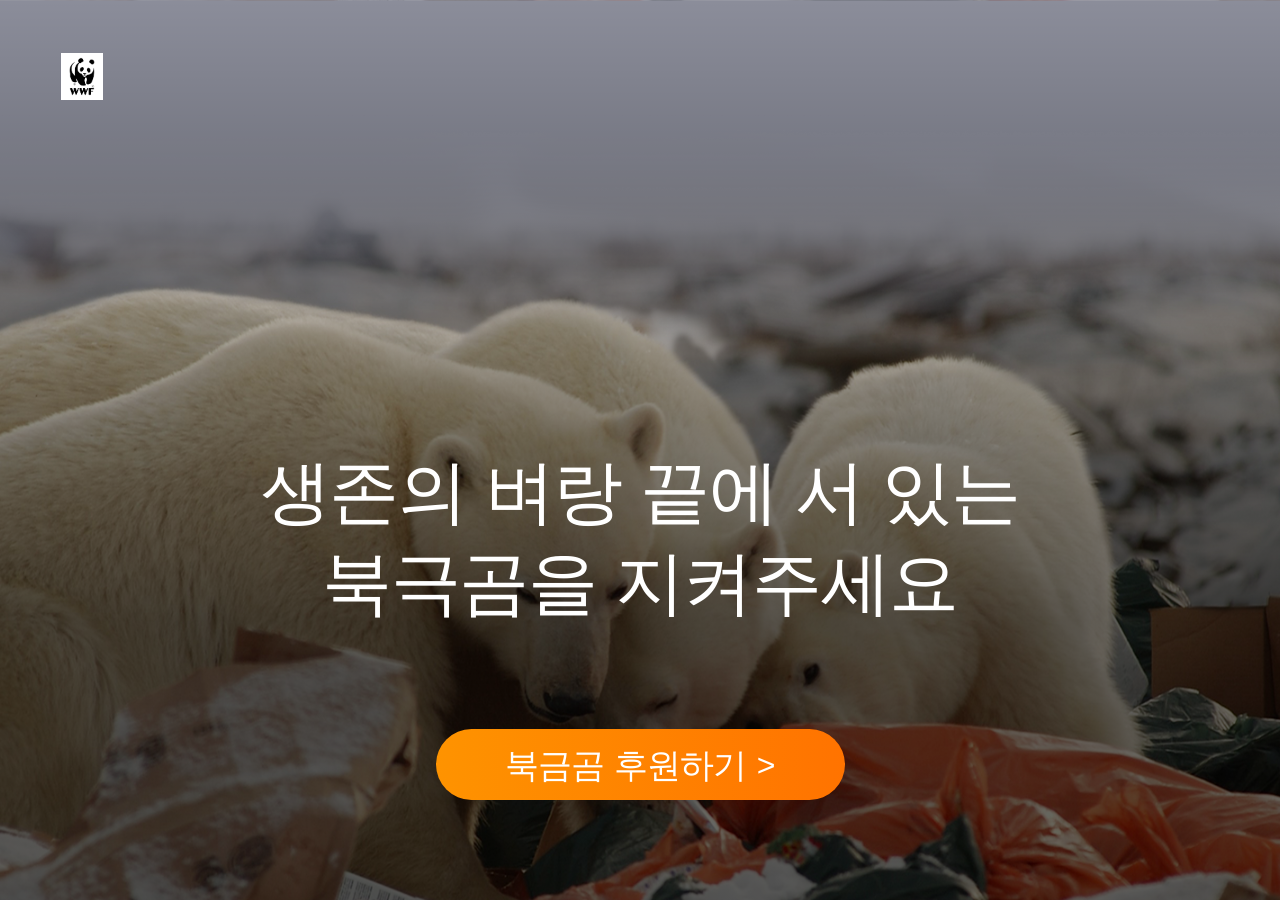
==== index.html @ 7c7c31e4 "1행완성" ====
<!DOCTYPE html>
<html lang="ko">
<head>
    <meta charset="UTF-8">
    <meta name="viewport" content="width=device-width, initial-scale=1.0">
    <meta name="description" content="">
    <meta name="keywords" content="">
    <title>북극곰 보호 캠페인</title>
    <link rel="shortcut icon" href="./images/logo.jpg" type="image/x-icon">
    <link rel="stylesheet" href="./styles/reset.css">
    <link rel="stylesheet" href="./styles/common.css">
    <link rel="stylesheet" href="./styles/index.css">
    <link rel="stylesheet" href="./styles/responsive.css">
</head>
<body>
    <div id="wrap">
        <!-- 1행 캠페인표지 -->
        <section class="container intro">
            <p class="logo"><img src="./images/logo.jpg" alt="wwf"></p>
            <h1><span>생존의 벼랑 끝에 서 있는 <span>북극곰을 지켜주세요</span></span></h1>
            <a href="#" class="sponsor_btn"><em>북금곰 후원하기</em><!-- after --></a>
        </section>
        <!-- 2행 퀴즈 -->
        <!-- 3행 영상 -->
        <!-- 4행 50감소 -->
        <!-- 5행 인류재앙 -->
        <!-- 6행 빙하위기 -->
        <!-- 7행 wwf단체소개 -->
        <!-- 8행 활동내역-->
        <!-- 9행 선물정보-->
        <!-- 10행 안내  -->
    </div>
</body>
</html>
---- styles/common.css ----
#wrap {}
#wrap * {transition: all 0.3s;}
#wrap .container {
    min-width: 320px;
} /* 공통 */
/* mobile design - .sponosor_btn */
#wrap .container .sponsor_btn {   
    width: 164px; height: 41px;
    display: block;
    border-radius: 37.5px;
    background: linear-gradient(90deg, #fe9300,#ff7300);
    display:flex; flex-flow: row nowrap;
    justify-content: center; align-items: center; 
    gap:10px; 
    margin: 0 auto;
}
#wrap .container .sponsor_btn:hover::after {
    animation:x4 0.4s linear alternate infinite;
    font-weight:600;
}
@keyframes x4 {
    0% {transform: translateX(0);}
    100% {transform: translateX(4px);}
}
#wrap .container .sponsor_btn::after {
    content:'>'; display: block;
    font-size:0.75rem; /* 글자이기때문에 크기높이가 아닌 폰트사이즈 */ 
    color: #fff; 
    transition: font-weight 0.3s;
}   
#wrap .container .sponsor_btn em {
    color: #fff;
    font-weight: 500;
}
---- styles/index.css ----
/* 1행 캠페인표지  */
#wrap .intro {
    /* 북극곰 배경 */
    /* 배경이미지 속성 사용 시 다른 배경추가속성도 생각하기 */
    padding: 100px 0;
    background-image: url(../images/bg1.png);
    background-position: center bottom;
    background-size: cover;
    position: relative;
} /* 개별 */
#wrap .intro > * {position: relative; z-index: 100;}
#wrap .intro::after {
    /* 북극곰 배경 위에 깔리는 반투명한 검은색 배경 */
    /* 가상요소 before, after(자식)의 필수 속성이 뭔지 먼저 생각하기 */
    /* p,h1,a(형제들)과 겹침효과를 줄 수 있는 css 속성 생각하기 */
    background: linear-gradient(transparent, #000 69%);
    opacity: 0.6;
    content: ''; display: block;
    width: 100%; height: 100%; 
    position: absolute; left: 0; top: 0; z-index: 90;
}
#wrap .intro .logo {
    width: 24px; /* w,h 중 한가지값만 작성 (나머지는 자동비율조정) */
    position: absolute; /* 피그마 무시기능과 동일 */ top:18px; left: 21px;
}
#wrap .intro .logo img {width: 100%;} 
/* 이미지는 w100% 설정 후 부모크기, 위치 따라가게 하는 개념체크 */
#wrap .intro h1 {}
#wrap .intro h1 span {
    color: #fff; font-size: 1.88rem; line-height: 1.3;
    display: block; text-align: center; font-weight: 500;
    margin-bottom: 50px;
}
#wrap .intro h1 span:nth-child(1) {}
#wrap .intro h1 span:nth-child(2) {}
#wrap .intro .sponsor_btn {}
---- styles/responsive.css ----
/* 반응형 조건 */
/* m(320~)-> t(1024~) -> d(1250~) */
@media screen and (min-width: 860) {
    #wrap .intro {padding: 300px 0 100px;}
}
/* 860~1023 */
@media screen and (min-width:1024px) {
    #wrap .intro {padding: 410px 0 100px;}
    #wrap .intro .logo {width: 32px; top:30px; left:36px;}
    #wrap .intro h1 span {margin-bottom: 100px; font-size: 3.13rem;}
    #wrap .container .sponsor_btn {width: 238px; height: 60px;}
    #wrap .container .sponsor_btn em {font-size: 1.38rem;}
    #wrap .container .sponsor_btn::after {font-size: 1rem;}
} /* 1024~1249 */
@media screen and (min-width:1250px) {
    #wrap .intro {padding: 447px 0 100px;}
    #wrap .intro .logo {width: 42px; top:53px; left:61px;}
    #wrap .intro h1 span {font-size:4.38rem;}
    #wrap .intro h1 span:nth-child(1) {font-weight: 400;}
    #wrap .intro h1 span:nth-child(2) {font-weight: 800;}
    #wrap .container .sponsor_btn {width: 409px; height: 71px;}
    #wrap .container .sponsor_btn em {font-size: 2.13rem;}
    #wrap .container .sponsor_btn::after {font-size: 2rem;}
} /* 1250~ */
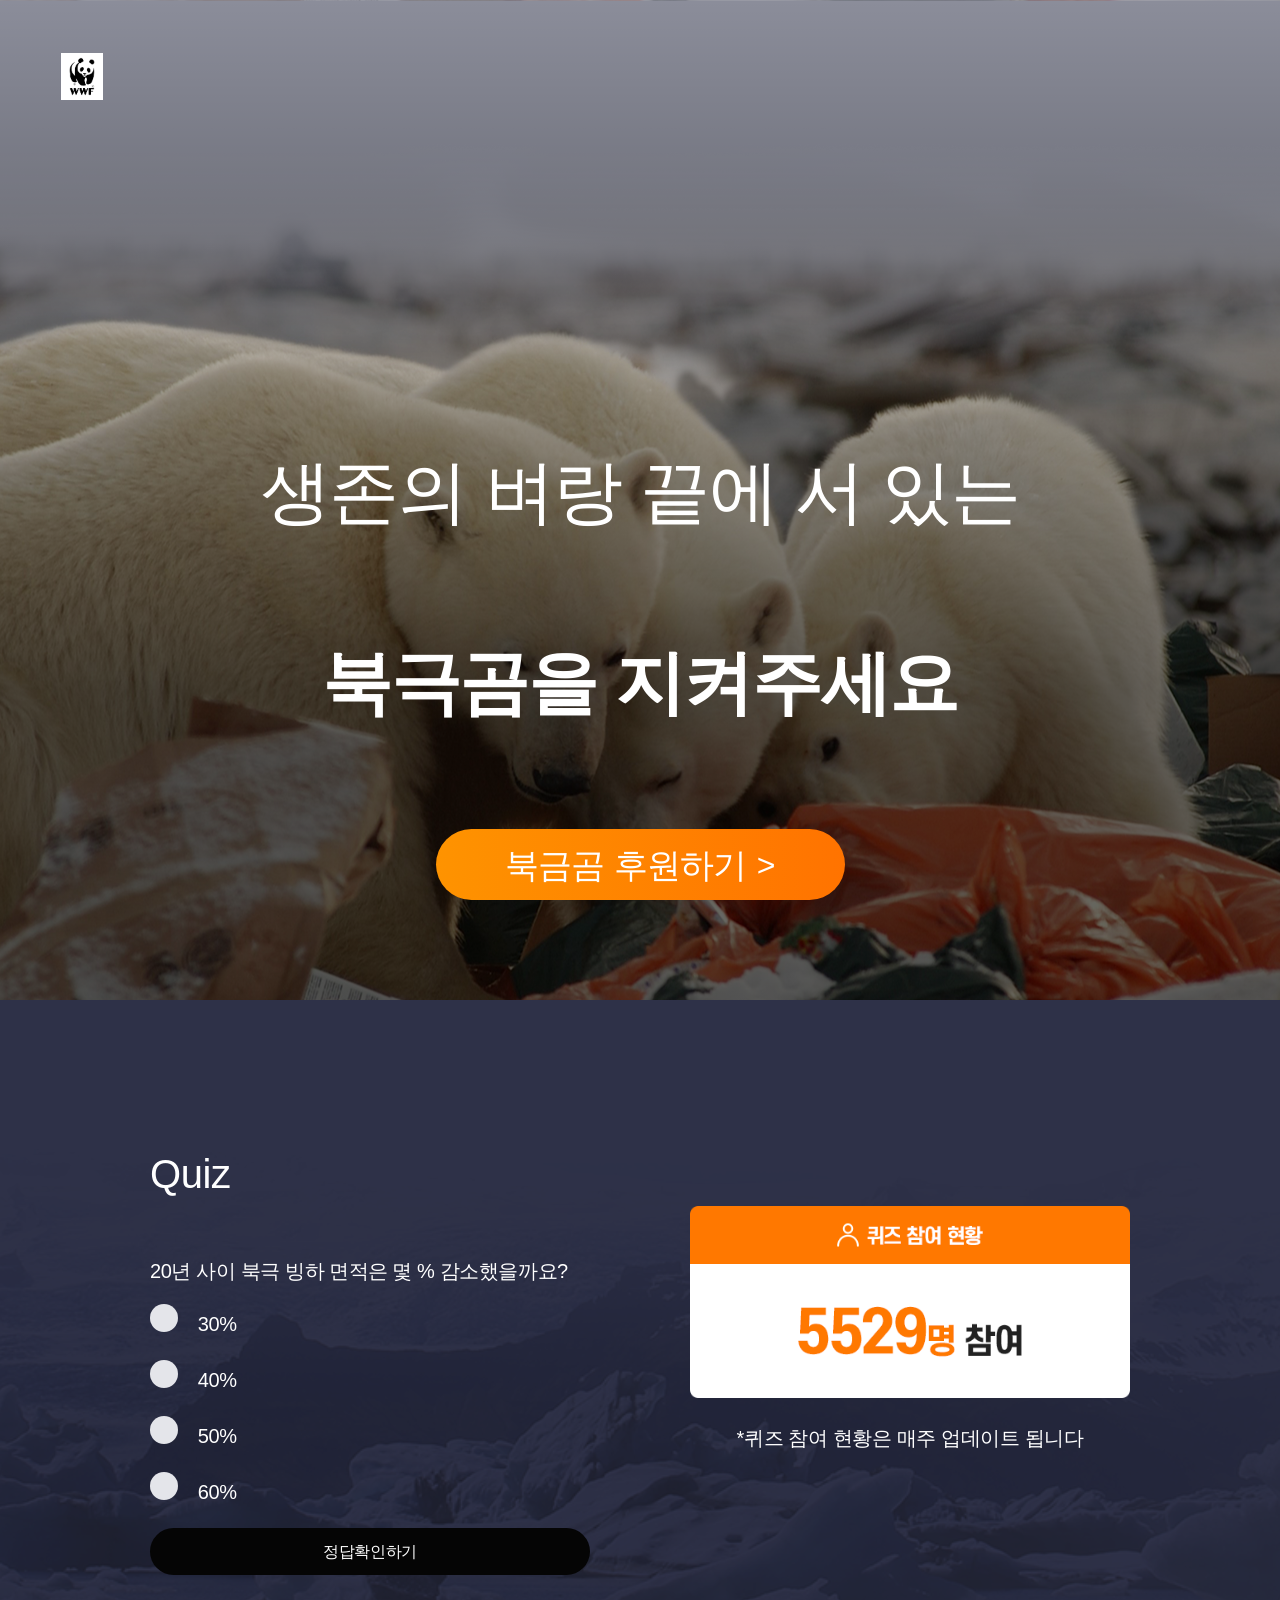
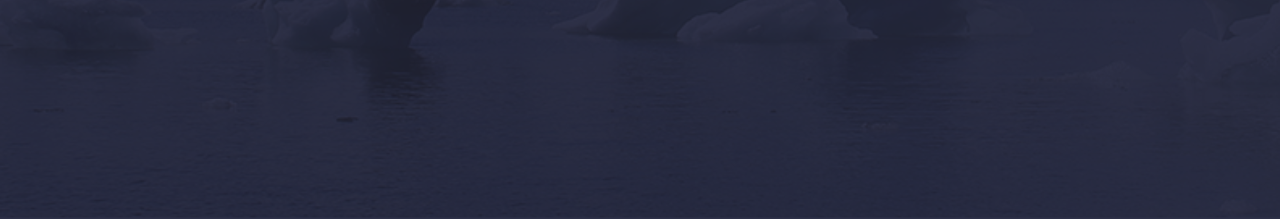
==== commit eea2ab68: "2행추가" ====
--- a/index.html
+++ b/index.html
@@ -17,10 +17,49 @@
         <!-- 1행 캠페인표지 -->
         <section class="container intro">
             <p class="logo"><img src="./images/logo.jpg" alt="wwf"></p>
-            <h1><span>생존의 벼랑 끝에 서 있는 <span>북극곰을 지켜주세요</span></span></h1>
+            <h1>
+                <span>생존의 벼랑 끝에 서 있는</span>
+                <span>북극곰을 지켜주세요</span>
+            </h1>
             <a href="#" class="sponsor_btn"><em>북금곰 후원하기</em><!-- after --></a>
         </section>
         <!-- 2행 퀴즈 -->
+        <div class="container quiz_bg">
+            <section class="contents quiz">
+                <div class="quiz_list">
+                    <h1>Quiz</h1>
+                    <h2>
+                        <span>20년 사이 북극 빙하 면적은</span>
+                        <span>몇 % 감소했을까요?</span>
+                    </h2>
+                    <form action="#" method="get" id="quiz_frm" >
+                        <ul>
+                            <li>
+                                <input type="radio" name="percent" value="thirty" id="thirty">
+                                <label for="thirty">30%</label>
+                            </li>
+                            <li>
+                                <input type="radio" name="percent" value="forty" id="forty">
+                                <label for="forty">40%</label>
+                            </li>
+                            <li>
+                                <input type="radio" name="percent" value="fifty" id="fifty">
+                                <label for="fifty">50%</label>
+                            </li>
+                            <li>
+                                <input type="radio" name="percent" value="sixty" id="sixty">
+                                <label for="sixty">60%</label>
+                            </li>
+                        </ul>
+                        <button type="button" id="answer_btn">정답확인하기</button>
+                    </form>
+                </div>
+                <div class="quiz_status">
+                    <img src="./images/quiz_contents.png" alt="">
+                    <p>*퀴즈 참여 현황은 매주 업데이트 됩니다</p>
+                </div>
+            </section>
+        </div>
         <!-- 3행 영상 -->
         <!-- 4행 50감소 -->
         <!-- 5행 인류재앙 -->
--- a/styles/common.css
+++ b/styles/common.css
@@ -1,8 +1,8 @@
+/* 공통 */
 #wrap {}
 #wrap * {transition: all 0.3s;}
-#wrap .container {
-    min-width: 320px;
-} /* 공통 */
+#wrap .container {min-width: 320px;}
+#wrap .container .contents {max-width: 1250px; margin:0 auto;}
 /* mobile design - .sponosor_btn */
 #wrap .container .sponsor_btn {   
     width: 164px; height: 41px;
--- a/styles/index.css
+++ b/styles/index.css
@@ -25,12 +25,70 @@
 }
 #wrap .intro .logo img {width: 100%;} 
 /* 이미지는 w100% 설정 후 부모크기, 위치 따라가게 하는 개념체크 */
-#wrap .intro h1 {}
+#wrap .intro h1 {
+    text-align: center; 
+}
 #wrap .intro h1 span {
-    color: #fff; font-size: 1.88rem; line-height: 1.3;
-    display: block; text-align: center; font-weight: 500;
+    display: block;
+    color: #fff; font-weight: 500;
+    font-size: 1.88rem; line-height: 1.3;
     margin-bottom: 50px;
 }
 #wrap .intro h1 span:nth-child(1) {}
 #wrap .intro h1 span:nth-child(2) {}
-#wrap .intro .sponsor_btn {}+#wrap .intro .sponsor_btn {}
+/* <!-- 2행 퀴즈 --> */
+#wrap .quiz_bg {
+    background-image: url(../images/quiz_bg.png);
+    background-position: center;
+    background-size: cover;
+    padding: 70px; 
+} 
+#wrap .quiz_bg .quiz {
+    display: flex; flex-flow: column nowrap; /* 태블릿,데스크톱에서는 column->row 변경 */
+    justify-content: center; 
+    width: 100%;
+}
+#wrap .quiz_bg .quiz .quiz_list {margin-bottom: 50px;}
+#wrap .quiz_bg .quiz .quiz_list > * {margin-bottom: 16px;}
+#wrap .quiz_bg .quiz .quiz_list h1 {
+    font-size: 1.5rem; color: #fff;
+    font-weight: 500; line-height: 1.2; letter-spacing:-0.01em;
+    font-family: 'Noto sans KR',sans-serif; /* 단독글꼴인경우 */
+}
+#wrap .quiz_bg .quiz .quiz_list h2 {}
+#wrap .quiz_bg .quiz .quiz_list h2 span {
+    color: #fff; line-height: 1.7;
+    display: block;
+}
+#wrap .quiz_bg .quiz .quiz_list h2 span:nth-child(1) {}
+#wrap .quiz_bg .quiz .quiz_list h2 span:nth-child(2) {}
+#wrap .quiz_bg .quiz .quiz_list #quiz_frm {}
+#wrap .quiz_bg .quiz .quiz_list #quiz_frm ul {margin-bottom: 16px;}
+#wrap .quiz_bg .quiz .quiz_list #quiz_frm ul li {margin-bottom: 16px;}
+#wrap .quiz_bg .quiz .quiz_list #quiz_frm ul li:last-child {margin-bottom: 0;}
+#wrap .quiz_bg .quiz .quiz_list #quiz_frm ul li input {display: none;}
+#wrap .quiz_bg .quiz .quiz_list #quiz_frm ul li input:checked + label {
+    background-image: url(../images/check_on.svg); 
+}
+#wrap .quiz_bg .quiz .quiz_list #quiz_frm ul li:hover::after {}
+#wrap .quiz_bg .quiz .quiz_list #quiz_frm ul li:hover label {}
+#wrap .quiz_bg .quiz .quiz_list #quiz_frm ul li label {
+    color: #fff; font-size: 0.88rem; /* line-height: 1.7;->행간여백 무시하고 마진을 줬기때문에 뺌 */
+    background-image: url(../images/check_off.svg);
+    background-size: 16px; background-repeat: no-repeat;
+    padding-left: 47.75px; /* 배경까지 다 차있는 하나의요소 간격 */
+}
+#wrap .quiz_bg .quiz .quiz_list #quiz_frm #answer_btn:hover {background: #ff7300;}
+#wrap .quiz_bg .quiz .quiz_list #quiz_frm #answer_btn {
+    color: #fff; line-height: 1.7;
+    background-color: #050505;
+    border-radius: 50px; padding: 10px;
+    width: 100%; /* 모바일최소가320이기때문에 300크기+패딩->초과값 */
+}
+#wrap .quiz_bg .quiz .quiz_status {}
+#wrap .quiz_bg .quiz .quiz_status img {width: 100%; margin-bottom: 20px;}
+#wrap .quiz_bg .quiz .quiz_status p {
+    font-size: 1.25rem; color: #fff; line-height: 1.7;
+    text-align: center; 
+}
--- a/styles/responsive.css
+++ b/styles/responsive.css
@@ -1,24 +1,46 @@
 /* 반응형 조건 */
 /* m(320~)-> t(1024~) -> d(1250~) */
-@media screen and (min-width: 860) {
+@media screen and (min-width:550px) {
+    #wrap .quiz_bg .quiz {flex-flow: row nowrap;}
+    #wrap .quiz_bg .quiz > * {flex:1;} /* 반반비율 */
+}
+@media screen and (min-width: 860px) {
     #wrap .intro {padding: 300px 0 100px;}
 }
 /* 860~1023 */
 @media screen and (min-width:1024px) {
+/* 1행 */
     #wrap .intro {padding: 410px 0 100px;}
     #wrap .intro .logo {width: 32px; top:30px; left:36px;}
     #wrap .intro h1 span {margin-bottom: 100px; font-size: 3.13rem;}
     #wrap .container .sponsor_btn {width: 238px; height: 60px;}
     #wrap .container .sponsor_btn em {font-size: 1.38rem;}
     #wrap .container .sponsor_btn::after {font-size: 1rem;}
+/* 2행 */
+    #wrap .quiz_bg {padding: 150px;}
+    #wrap .quiz_bg .quiz .quiz_list {margin-bottom: 93.91px;}
+    #wrap .quiz_bg .quiz .quiz_list > * {margin-bottom:0;}
+    #wrap .quiz_bg .quiz .quiz_list h1 {
+        font-size: 2.5rem; margin-bottom: 56px;
+    }
+    #wrap .quiz_bg .quiz .quiz_list h2 span {
+    display:inline-block; margin-bottom: 16px; font-size: 1.25rem;
+}
+#wrap .quiz_bg .quiz .quiz_list #quiz_frm ul li label {
+    font-size:1.25rem; line-height: 2;
+    background-size: 28px; display: block;
+}
+#wrap .quiz_bg .quiz .quiz_status {margin: 56px 0 0 100px;}
 } /* 1024~1249 */
 @media screen and (min-width:1250px) {
+/* 1행 */
     #wrap .intro {padding: 447px 0 100px;}
     #wrap .intro .logo {width: 42px; top:53px; left:61px;}
     #wrap .intro h1 span {font-size:4.38rem;}
     #wrap .intro h1 span:nth-child(1) {font-weight: 400;}
-    #wrap .intro h1 span:nth-child(2) {font-weight: 800;}
+    #wrap .intro h1 span:nth-child(2) {font-weight: 700;}
     #wrap .container .sponsor_btn {width: 409px; height: 71px;}
     #wrap .container .sponsor_btn em {font-size: 2.13rem;}
     #wrap .container .sponsor_btn::after {font-size: 2rem;}
+/* 2행 */
 } /* 1250~ */
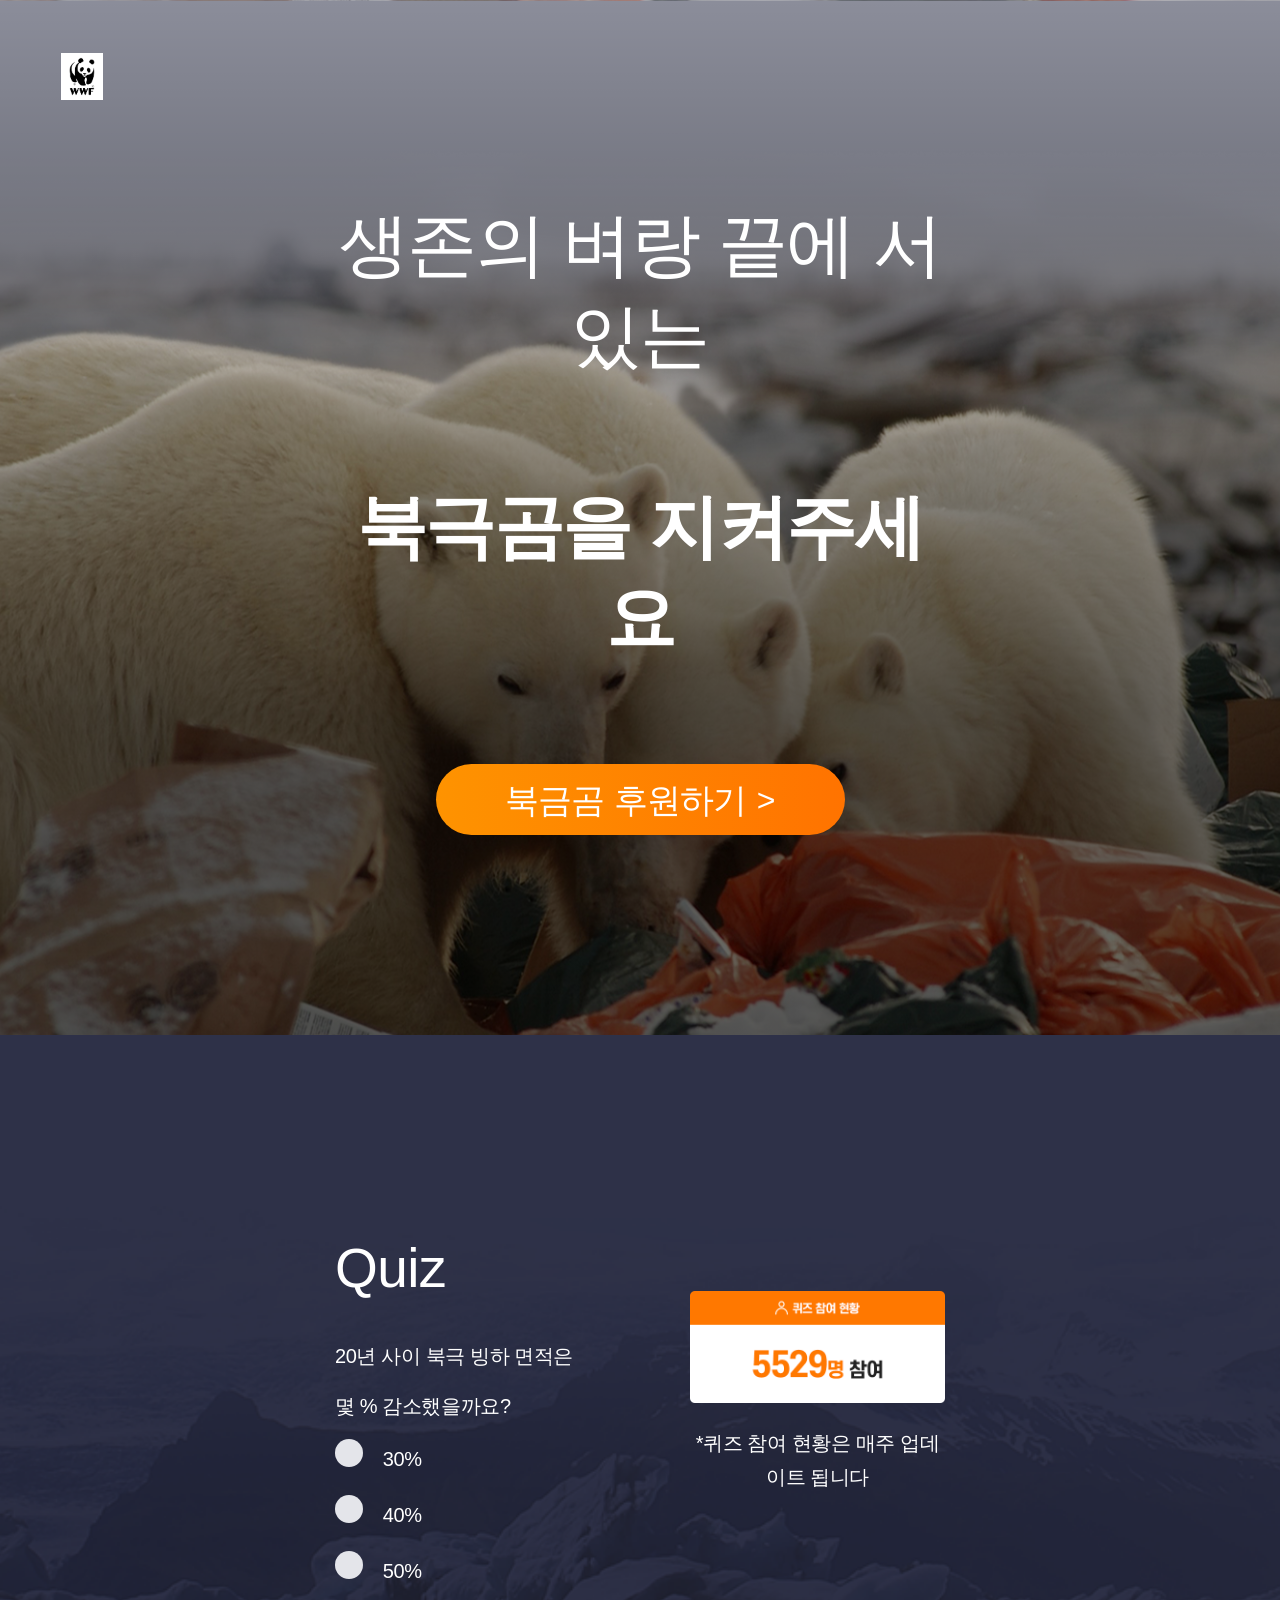
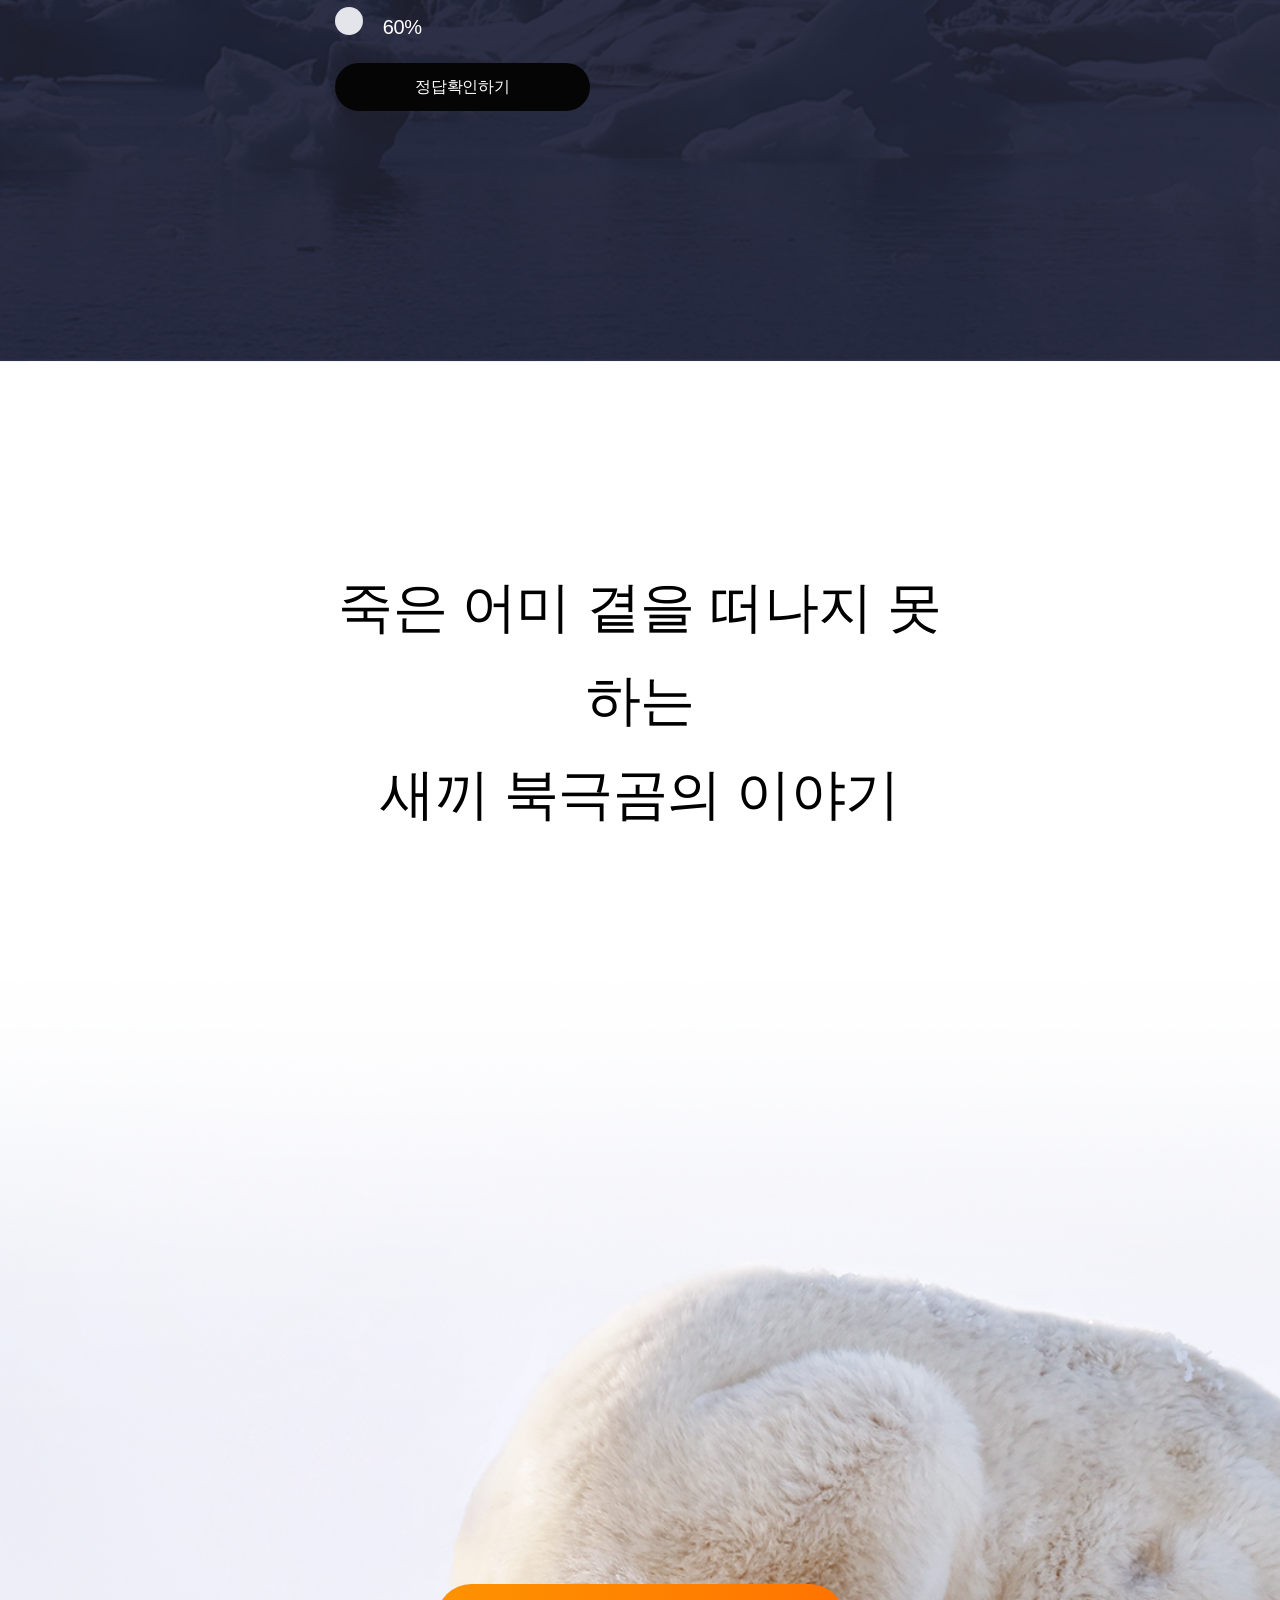
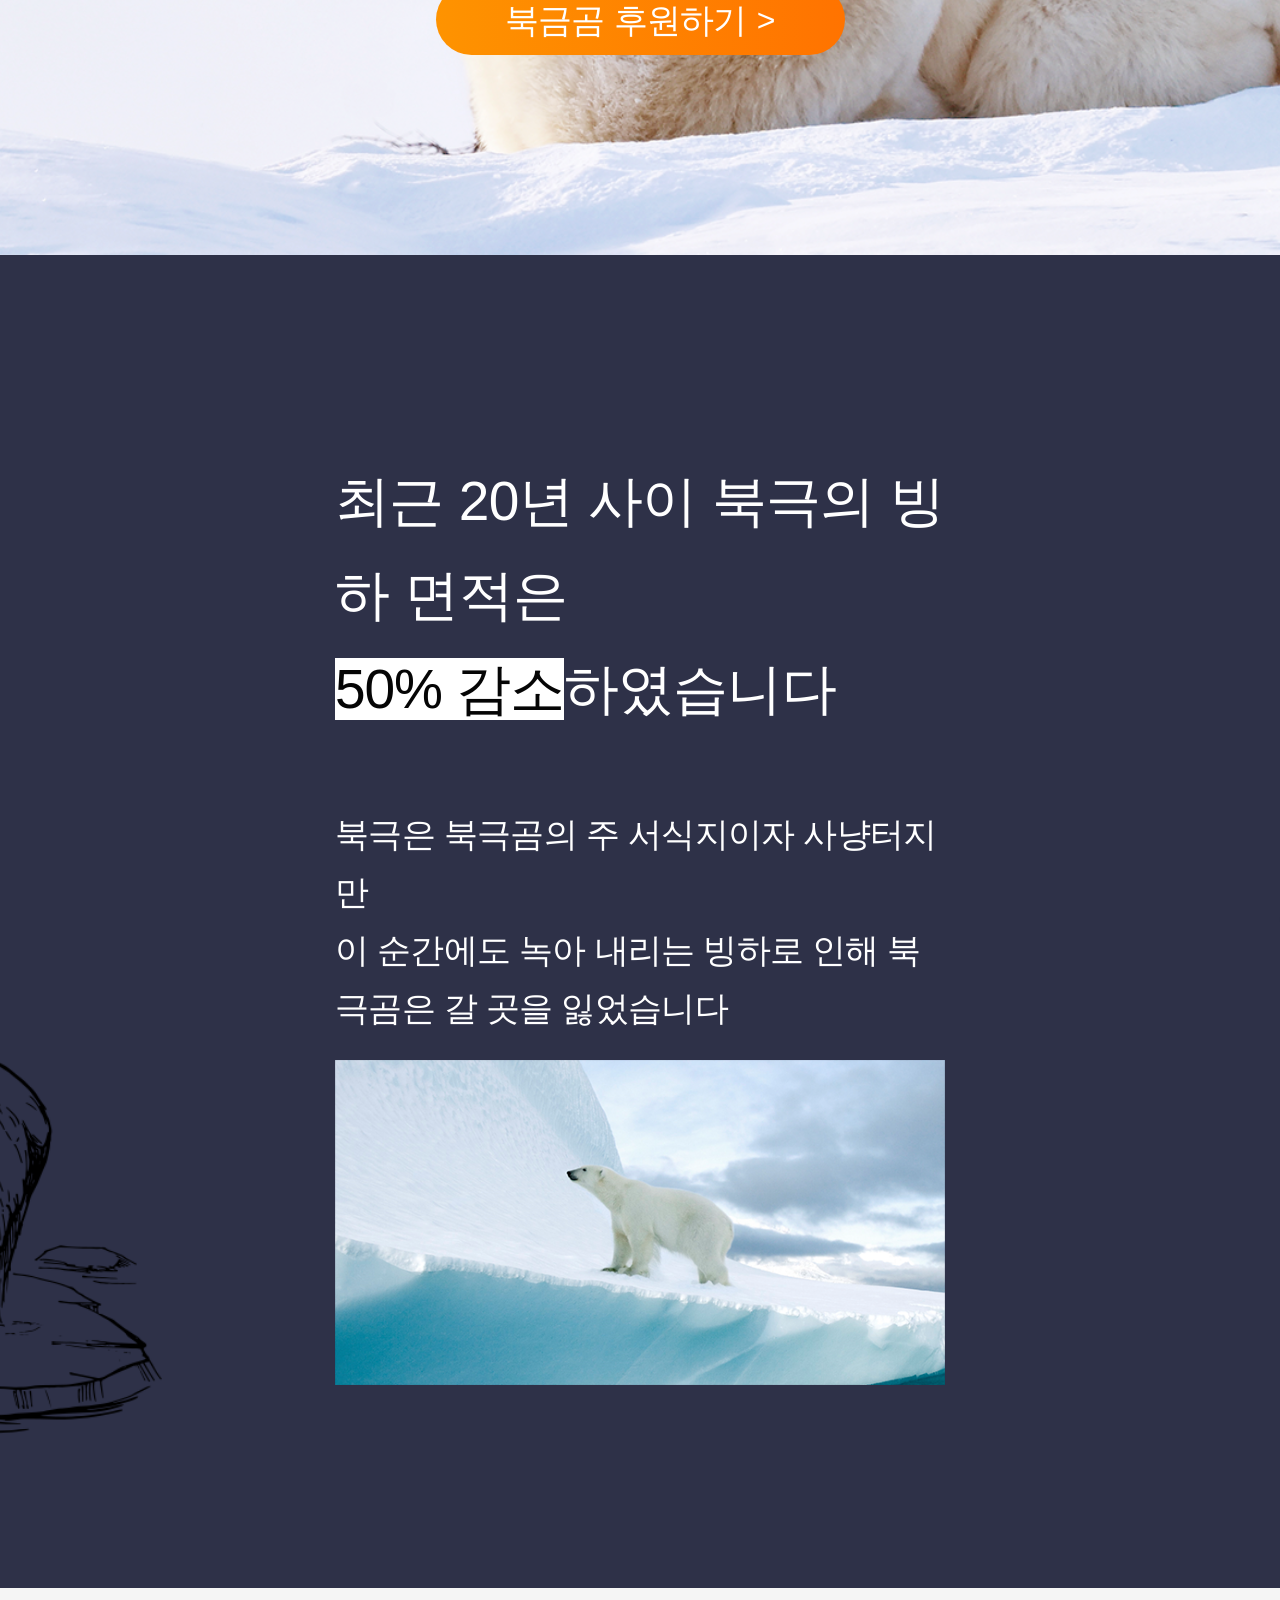
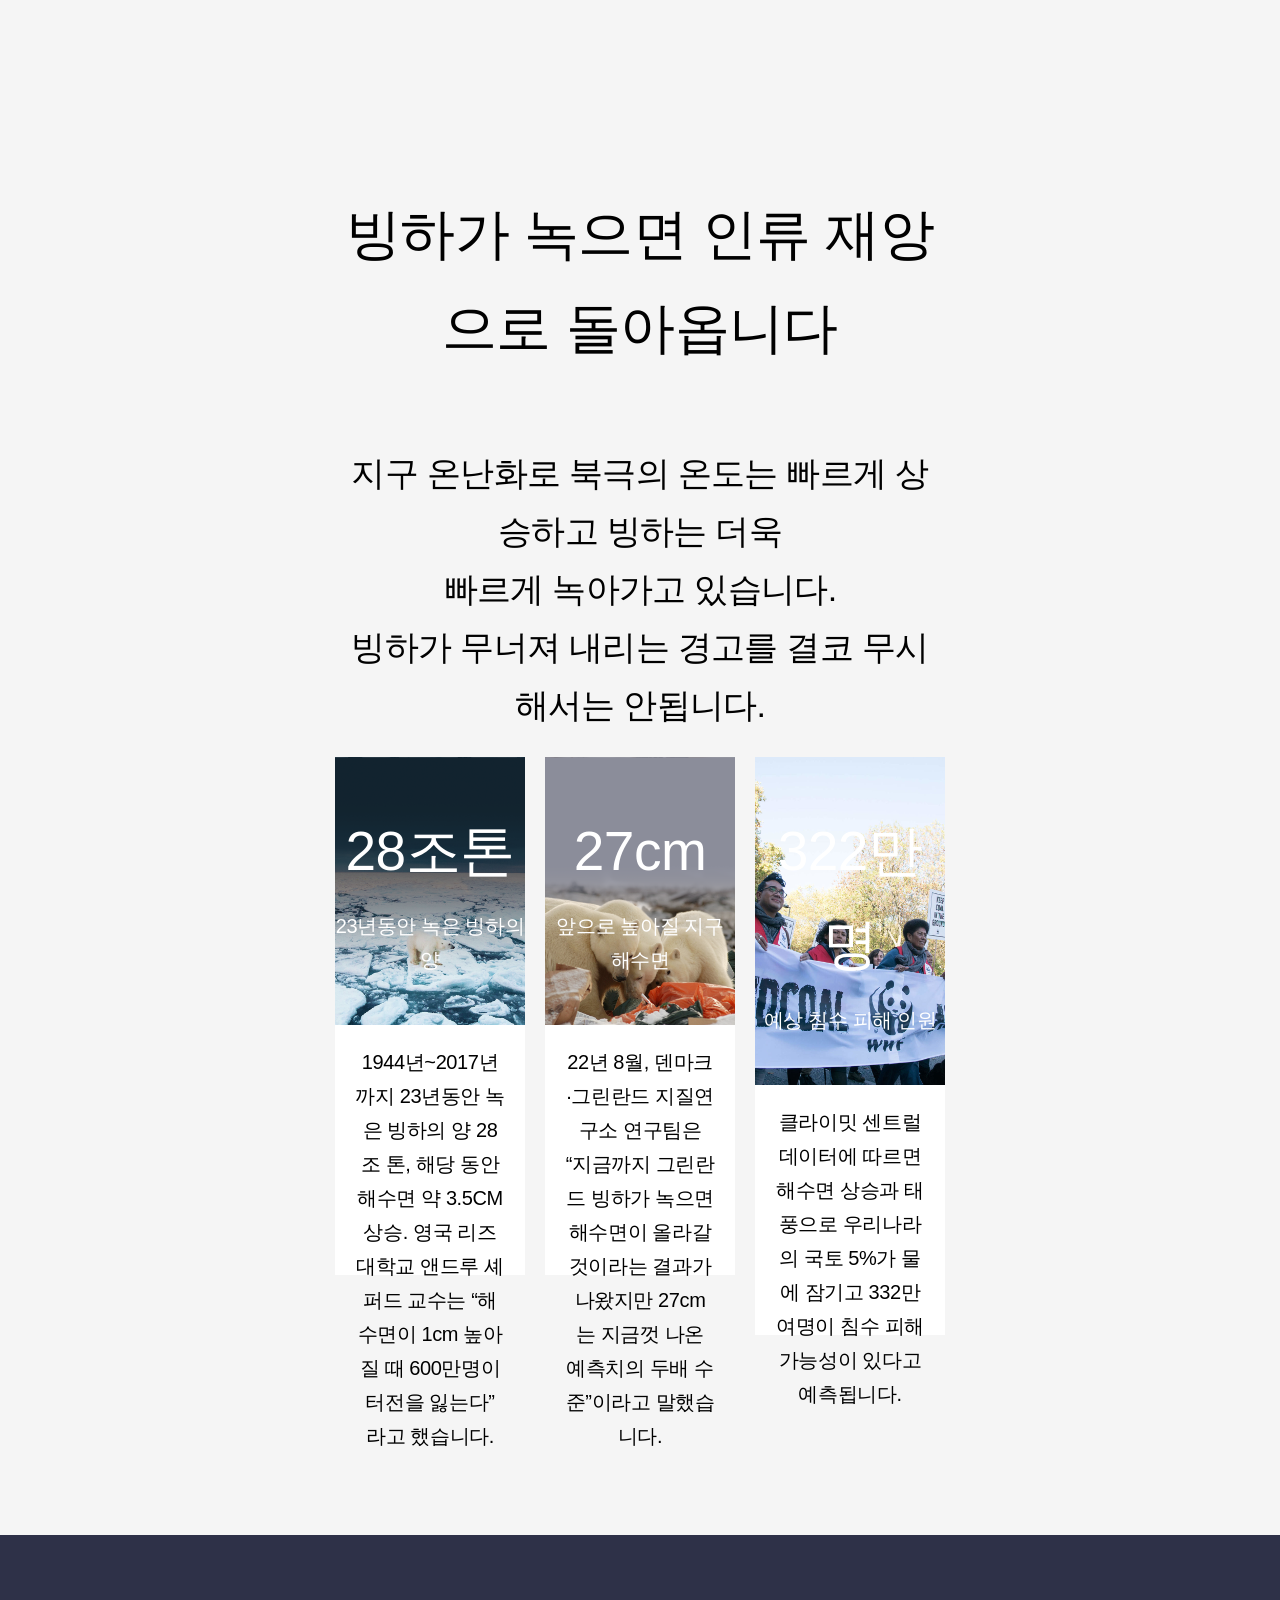
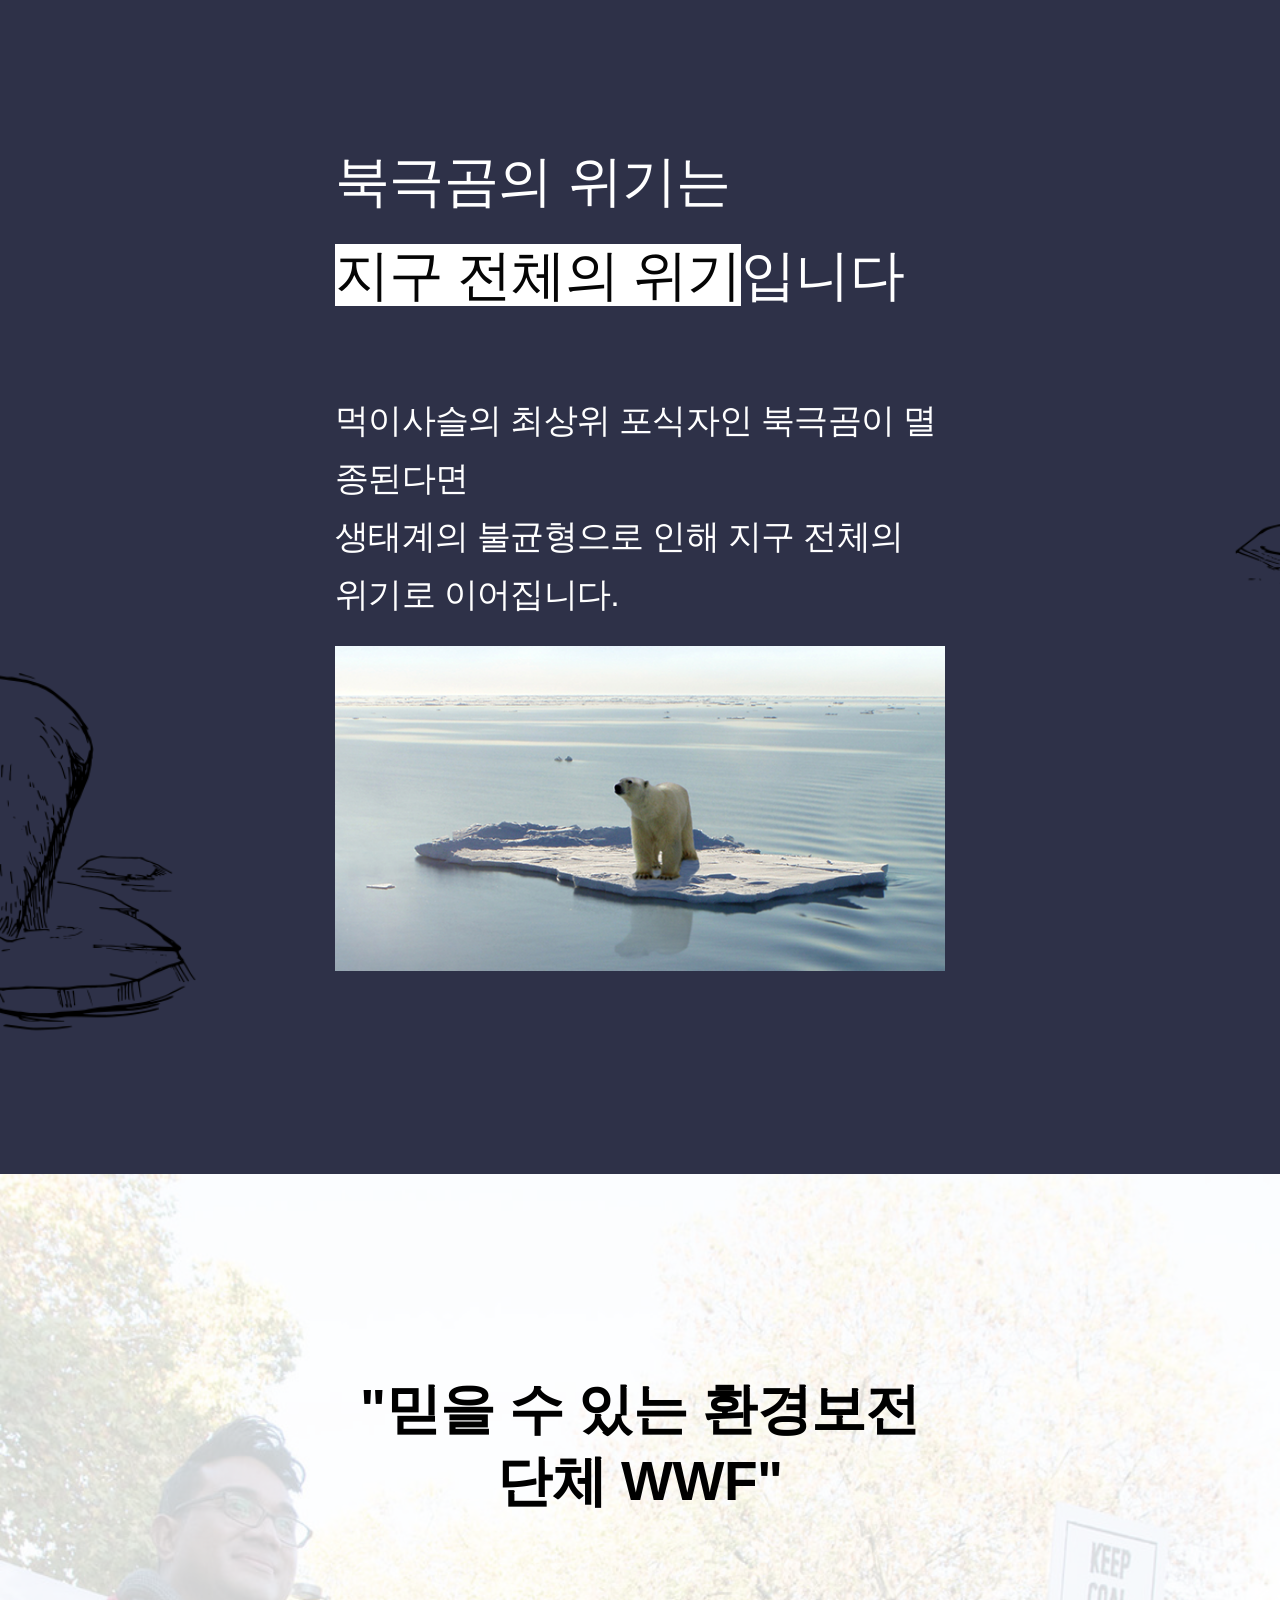
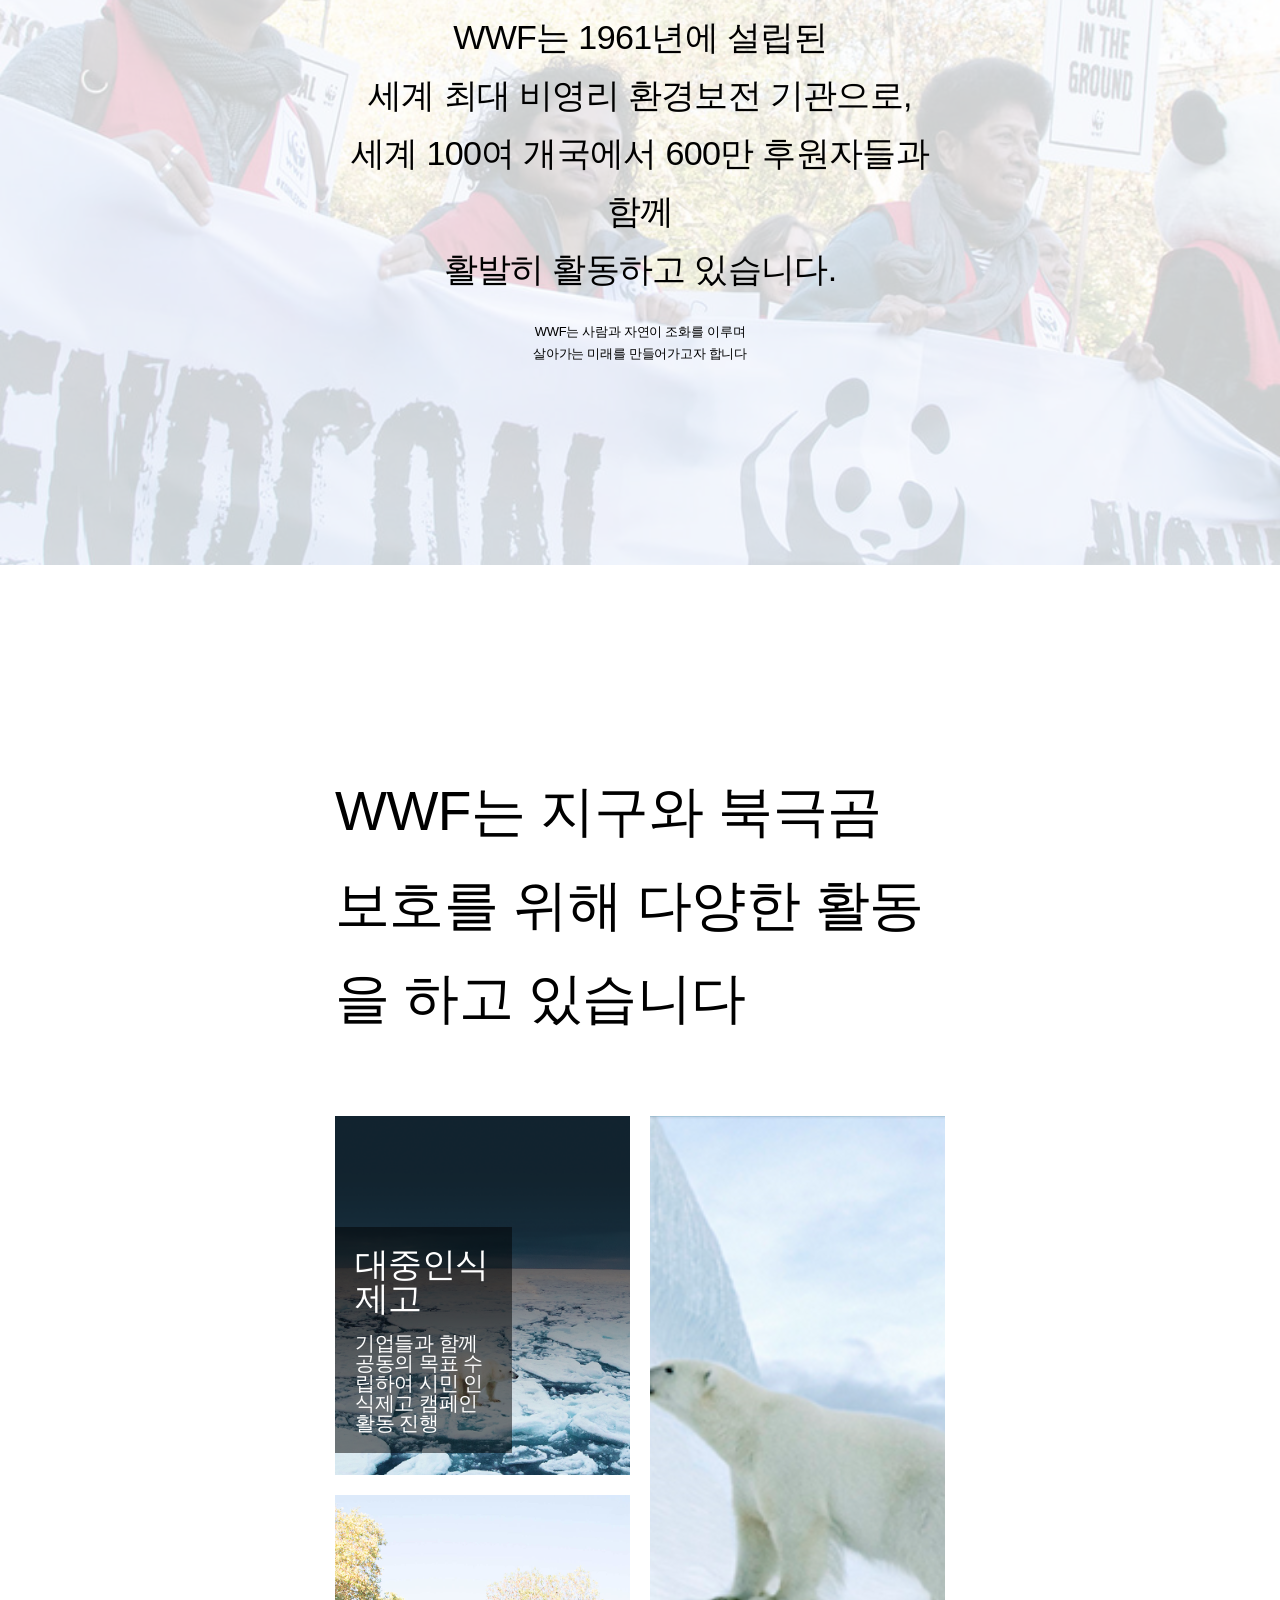
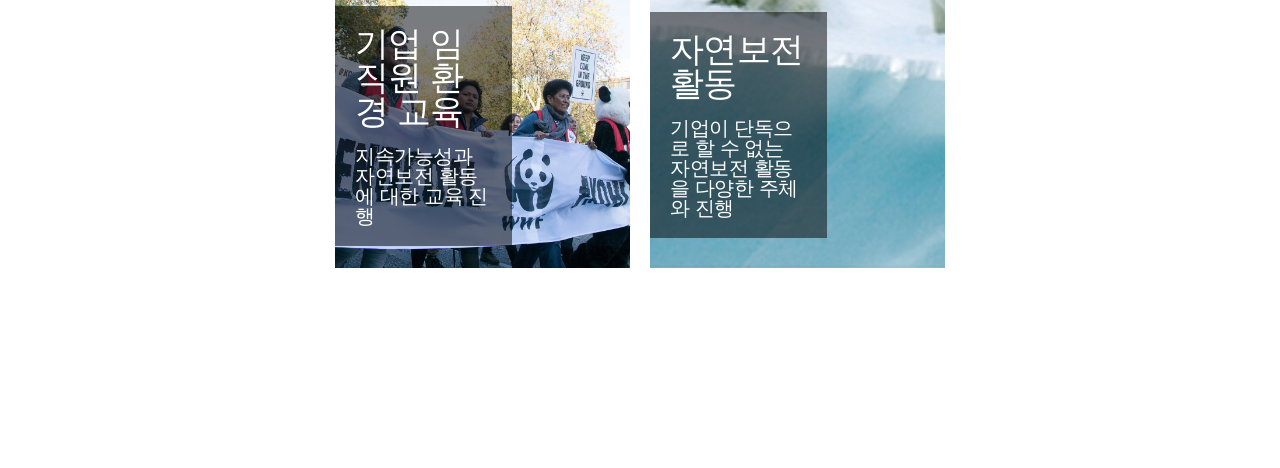
==== commit baf08650: "3-8행까지추가" ====
--- a/index.html
+++ b/index.html
@@ -61,12 +61,101 @@
             </section>
         </div>
         <!-- 3행 영상 -->
+        <div class="container video_bg">
+            <div class="contents video">
+                <h1>죽은 어미 곁을 떠나지 못하는<br>새끼 북극곰의 이야기</h1>
+                <iframe src="https://www.youtube.com/embed/u9V5MBqhLRc" title="기후변화를 막고 녹아내리는 북극에서 북극곰을 지켜주세요!" frameborder="0" allow="accelerometer; autoplay; clipboard-write; encrypted-media; gyroscope; picture-in-picture; web-share" referrerpolicy="strict-origin-when-cross-origin" allowfullscreen></iframe>
+                <a href="#" class="sponsor_btn"><em>북금곰 후원하기</em><!-- after --></a>
+            </div>
+        </div>
         <!-- 4행 50감소 -->
+        <div class="container reduction_bg">
+            <div class="contents reduction">
+                <h1>최근 20년 사이 북극의 빙하 면적은<br><span class="highlight">50% 감소</span>하였습니다</h1>
+                <p>북극은 북극곰의 주 서식지이자 사냥터지만<br>이 순간에도 녹아 내리는 빙하로 인해 북극곰은 갈 곳을 잃었습니다</p>
+                <P><img src="./images/decrese_50.png" alt=""></P>
+            </div>
+        </div>
         <!-- 5행 인류재앙 -->
+        <div class="container humanity_bg">
+            <div class="contents humanity">
+                <h1>빙하가 녹으면 인류 재앙으로 돌아옵니다</h1>
+                <p>지구 온난화로 북극의 온도는 빠르게 상승하고 빙하는 더욱<br> 빠르게 녹아가고 있습니다.<br>빙하가 무너져 내리는 경고를 결코 무시해서는 안됩니다.</p>
+                <ul class="list">
+                    <li>
+                        <dl> <!-- bg -->
+                            <dt>28조톤</dt>
+                            <dd>23년동안 녹은 빙하의 양</dd>
+                        </dl>
+                        <div class="txt">
+                            <p>1944년~2017년까지 23년동안 녹은 빙하의 양 28조 톤, 해당 동안 해수면 약 3.5CM 상승. 영국 리즈대학교 앤드루 셰퍼드 교수는 “해수면이 1cm 높아질 때 600만명이 터전을 잃는다” 라고 했습니다.</p>
+                        </div>
+                    </li>
+                    <li>
+                        <dl>
+                            <dt>27cm</dt>
+                            <dd>앞으로 높아질 지구 해수면</dd>
+                        </dl>
+                        <div class="txt">
+                            <p>22년 8월, 덴마크·그린란드 지질연구소 연구팀은 “지금까지 그린란드 빙하가 녹으면 해수면이 올라갈 것이라는 결과가 나왔지만 27cm는 지금껏 나온 예측치의 두배 수준”이라고 말했습니다.</p>
+                        </div>
+                    </li>
+                    <li>
+                        <dl>
+                            <dt>322만명</dt>
+                            <dd>예상 침수 피해 인원</dd>
+                        </dl>
+                        <div class="txt">
+                            <p>클라이밋 센트럴 데이터에 따르면 해수면 상승과 태풍으로 우리나라의 국토 5%가 물에 잠기고 332만여명이 침수 피해 가능성이 있다고 예측됩니다.</p>
+                        </div>
+                    </li>
+                </ul>
+            </div>
+        </div>
         <!-- 6행 빙하위기 -->
+        <div class="container crisis_bg">
+            <div class="contents crisis">
+                <h1>북극곰의 위기는<br><span class="highlight">지구 전체의 위기</span>입니다</h1>
+                <p>먹이사슬의 최상위 포식자인 북극곰이 멸종된다면<br>생태계의 불균형으로 인해 지구 전체의 위기로 이어집니다.</p>
+                <p><img src="./images/bg2.png"></p>
+            </div>
+        </div>
         <!-- 7행 wwf단체소개 -->
+        <div class="container wwf_bg">
+            <div class="contents wwf">
+                <h1>"믿을 수 있는 환경보전 단체 WWF"</h1>
+                <p>WWF는 1961년에 설립된<br>세계 최대 비영리 환경보전 기관으로,<br>세계 100여 개국에서 600만 후원자들과 함께<br>활발히 활동하고 있습니다.</p>
+                <p>WWF는 사람과 자연이 조화를 이루며<br>살아가는 미래를 만들어가고자 합니다</p>
+            </div> 
+        </div>
         <!-- 8행 활동내역-->
+        <div class="container activity_bg">
+            <div class="contents activity">
+                <h1>WWF는 지구와 북극곰 보호를 위해 다양한 활동을 하고 있습니다</h1>
+                <ul class="details">
+                    <li>
+                        <dl class="txt">
+                            <dt>대중인식제고</dt>
+                            <dd>기업들과 함께 공동의 목표 수립하여 시민 인식제고 캠페인 활동 진행</dd>
+                        </dl>
+                    </li>
+                    <li>
+                        <dl class="txt">
+                            <dt>기업 임직원 환경 교육</dt>
+                            <dd>지속가능성과 자연보전 활동에 대한 교육 진행</dd>
+                        </dl>
+                    </li>
+                    <li>
+                        <dl class="txt">
+                            <dt>자연보전 활동</dt>
+                            <dd>기업이 단독으로 할 수 없는 자연보전 활동을 다양한 주체와 진행</dd>
+                        </dl>
+                    </li>
+                </ul>
+            </div>
+        </div>
         <!-- 9행 선물정보-->
+        
         <!-- 10행 안내  -->
     </div>
 </body>
--- a/styles/common.css
+++ b/styles/common.css
@@ -1,8 +1,25 @@
 /* 공통 */
 #wrap {}
 #wrap * {transition: all 0.3s;}
-#wrap .container {min-width: 320px;}
+#wrap .container {
+    min-width: 320px;
+    background-position: center;
+    background-size: cover;
+    padding: 70px 15px;
+}
 #wrap .container .contents {max-width: 1250px; margin:0 auto;}
+#wrap .container .contents h1 {
+    font-size: 1.38rem; font-weight: 500;
+    line-height: 1.7; letter-spacing:-0.01em;
+    margin: 0 0 40px;
+}
+#wrap .container .contents h1 .highlight {
+    background-color: #fff; color: #050505; font-weight: 500;
+}
+#wrap .container .contents h1+p {
+    color: #fff; font-size: 0.81rem; line-height: 1.7;
+    margin: 0 0 22px;
+}
 /* mobile design - .sponosor_btn */
 #wrap .container .sponsor_btn {   
     width: 164px; height: 41px;
--- a/styles/index.css
+++ b/styles/index.css
@@ -27,22 +27,22 @@
 /* 이미지는 w100% 설정 후 부모크기, 위치 따라가게 하는 개념체크 */
 #wrap .intro h1 {
     text-align: center; 
+    margin-bottom: 50px;
 }
 #wrap .intro h1 span {
     display: block;
     color: #fff; font-weight: 500;
     font-size: 1.88rem; line-height: 1.3;
-    margin-bottom: 50px;
 }
 #wrap .intro h1 span:nth-child(1) {}
 #wrap .intro h1 span:nth-child(2) {}
 #wrap .intro .sponsor_btn {}
 /* <!-- 2행 퀴즈 --> */
 #wrap .quiz_bg {
+    padding: 70px; 
     background-image: url(../images/quiz_bg.png);
     background-position: center;
     background-size: cover;
-    padding: 70px; 
 } 
 #wrap .quiz_bg .quiz {
     display: flex; flex-flow: column nowrap; /* 태블릿,데스크톱에서는 column->row 변경 */
@@ -91,4 +91,145 @@
 #wrap .quiz_bg .quiz .quiz_status p {
     font-size: 1.25rem; color: #fff; line-height: 1.7;
     text-align: center; 
-}+}
+/* 3행영상 */
+#wrap .video_bg {
+    background-image: url(../images/video_bg.png);
+    padding:50px 15px;
+}
+#wrap .video_bg .video {}
+#wrap .video_bg .video h1 {text-align: center;}
+#wrap .video_bg .video iframe {width: 100%; margin: 0 0 70px;}
+/* 4행 50감소 */
+#wrap .reduction_bg {
+    background-image: url(../images/decrese_bg.png);
+}
+#wrap .reduction_bg .reduction {}
+#wrap .reduction_bg .reduction h1 {color: #fff;}
+#wrap .reduction_bg .reduction p {}
+#wrap .reduction_bg .reduction p img {width: 100%;}
+/* 5행 인류재앙 */
+#wrap .humanity_bg {
+    background-color: #f5f5f5;
+}
+#wrap .humanity_bg .humanity {}
+#wrap .humanity_bg .humanity h1 {text-align: center;}
+#wrap .humanity_bg .humanity h1+p {
+    color: #000; text-align: center;
+}
+#wrap .humanity_bg .humanity .list {
+    display: flex; flex-flow: column nowrap; gap:20px;
+    /* display:grid; grid-template-rows:1fr 1fr 1fr; */
+}
+#wrap .humanity_bg .humanity .list li {}
+/* nth-child는 형제에 넣어야함 */
+#wrap .humanity_bg .humanity .list li:nth-child(1) dl {
+    background-image: url(../images/warming_28t.png);
+}
+#wrap .humanity_bg .humanity .list li:nth-child(2) dl {
+    background-image: url(../images/warming_27cm.png);
+}
+#wrap .humanity_bg .humanity .list li:nth-child(3) dl {
+    background-image: url(../images/wwf.jpg);
+}
+#wrap .humanity_bg .humanity .list li dl * { /* dl의 모든자식 */
+    color: #fff; position: relative; z-index: 10;
+    line-height: 1.7; 
+} 
+#wrap .humanity_bg .humanity .list li dl {
+    background-position: center;
+    background-size: cover;
+    text-align: center;
+    padding: 48px 0;
+}
+#wrap .humanity_bg .humanity .list li dl::before {
+    content: ''; background-color: rgba(0,0,0,0.9), transparent;
+    width: 100%; height: 100%; /* 부모만큼 채우는 목적으로 100% */
+    display: block; z-index: 9; 
+    position: absolute; left:0; top:0; /* 기본좌표 left,top */
+}
+#wrap .humanity_bg .humanity .list li dl dt {
+    font-size: 1.38rem; font-weight: 500;
+    letter-spacing:-0.01em; 
+    margin-bottom: 11px;
+}
+#wrap .humanity_bg .humanity .list li dl dd {}
+#wrap .humanity_bg .humanity .list li .txt {
+    padding: 20px; /* 크기높이주지말고 여백으루.. */
+    background-color: #fff;
+}
+#wrap .humanity_bg .humanity .list li .txt p {
+    font-size: 0.81rem; line-height: 1.7; text-align: center;
+}
+/* 6행 빙하위기 */
+#wrap .crisis_bg {
+    background-image: url(../images/decrese_bg.png);
+}
+#wrap .crisis_bg .crisis h1 {color: #fff;}
+#wrap .crisis_bg .crisis p img {width: 100%;}
+/* <!-- 7행 wwf단체소개 --> */
+#wrap .wwf_bg {
+    background-image: url(../images/wwf.jpg);
+    background-size: 200%; 
+    position: relative;
+}
+#wrap .wwf_bg::before {
+    content: ''; display: block;
+    width: 100%; height: 100%;
+    background: rgba(255,255,255,0.8);
+    position: absolute; left: 0; top: 0;
+    z-index: 9;
+}
+#wrap .wwf_bg .wwf {
+    text-align: center; 
+    position: relative; z-index:10 ;
+}
+#wrap .wwf_bg .wwf h1 {
+    font-size: 1.88rem; font-weight: 700; line-height: 1.3;
+    margin: 0 52px; padding-bottom: 22px; 
+}
+#wrap .wwf_bg .wwf h1+p {color: #000;}
+#wrap .wwf_bg .wwf p {
+    font-size: 0.81rem; line-height: 1.7;
+}
+/* <!-- 8행 활동내역--> */
+#wrap .activity_bg {}
+#wrap .activity_bg .activity {}
+#wrap .activity_bg .activity h1 {margin: 0 49.5px 40px;}
+#wrap .activity_bg .activity .details {
+    display: grid; gap: 20px;
+    grid-template-areas: 
+        'public'
+        'corporation'
+        'nature';
+}
+#wrap .activity_bg .activity .details li {
+    background-position: center;
+    background-size: cover;
+    padding-top: 94px;
+}
+#wrap .activity_bg .activity .details li:nth-child(1) {
+    /* grid 2차원 정렬을 위한 자식이름짓기 */
+    grid-area: public; /* 대중 */
+    background-image: url(../images/warming_28t.png);
+}
+#wrap .activity_bg .activity .details li:nth-child(2) {
+    grid-area: corporation; /* 기업 */
+    background-image: url(../images/wwf.jpg);
+}
+#wrap .activity_bg .activity .details li:nth-child(3) {
+    grid-area: nature; /* 자연 */
+    background-image: url(../images/decrese_50.png);
+}
+#wrap .activity_bg .activity .details li .txt {
+    background-color: rgba(0,0,0,0.5); 
+    padding: 20px;
+}
+#wrap .activity_bg .activity .details li .txt dt {
+    font-size: 1.38rem; color: #fff; margin-bottom: 18px;
+}
+#wrap .activity_bg .activity .details li .txt dd {
+    font-size: 0.81rem; color: #fff;
+}
+/* <!-- 9행 선물정보--> */
+/* <!-- 10행 안내  --> */
--- a/styles/responsive.css
+++ b/styles/responsive.css
@@ -5,9 +5,37 @@
     #wrap .quiz_bg .quiz > * {flex:1;} /* 반반비율 */
 }
 @media screen and (min-width: 860px) {
+/* 1행 */
     #wrap .intro {padding: 300px 0 100px;}
-}
-/* 860~1023 */
+/* 2행 */
+    #wrap .quiz_bg {padding: 150px 80px;}
+    #wrap .quiz_bg .quiz .quiz_list > * {margin-bottom:0;}
+    #wrap .quiz_bg .quiz .quiz_list h1 {
+        font-size: 2.5rem; margin-bottom: 56px;
+    }
+    #wrap .quiz_bg .quiz .quiz_list h2 span {
+        display:inline-block; margin-bottom: 16px; font-size: 1.25rem;}
+    #wrap .quiz_bg .quiz .quiz_list #quiz_frm ul li label {
+        font-size:1.25rem; line-height: 2;
+        background-size: 28px; display: block;
+    }
+    #wrap .quiz_bg .quiz .quiz_status {margin: 56px 0 0 100px;}
+/* 3행 */
+    #wrap .video_bg .video h1 {margin:0 0 70px;}
+    #wrap .video_bg .video iframe {height: 484px;}
+/* 5행 */
+    #wrap .humanity_bg .humanity .list {flex-flow: row nowrap;}
+    #wrap .humanity_bg .humanity li {flex:1}
+    #wrap .humanity_bg .humanity .list li dl dt {font-size: 2.69rem;}
+    #wrap .humanity_bg .humanity .list li dl dd {font-size: 1rem;}
+    /* 텍스트에 따라 크기가 달라지면 안되니까 이런경우에는 높이를 줘야함 */
+    #wrap .humanity_bg .humanity .list li .txt {height: 250px;} 
+    #wrap .humanity_bg .humanity .list li .txt p {font-size: 1rem;}
+/* 3-6행 공통 */
+    #wrap .container {padding: 200px 80px;}
+    #wrap .container .contents h1 {font-size: 2.5rem; margin: 0 0 40px;}
+    #wrap .container .contents h1+p {font-size: 1.38rem;}
+}/* 860~1023 */
 @media screen and (min-width:1024px) {
 /* 1행 */
     #wrap .intro {padding: 410px 0 100px;}
@@ -16,21 +44,25 @@
     #wrap .container .sponsor_btn {width: 238px; height: 60px;}
     #wrap .container .sponsor_btn em {font-size: 1.38rem;}
     #wrap .container .sponsor_btn::after {font-size: 1rem;}
-/* 2행 */
-    #wrap .quiz_bg {padding: 150px;}
-    #wrap .quiz_bg .quiz .quiz_list {margin-bottom: 93.91px;}
-    #wrap .quiz_bg .quiz .quiz_list > * {margin-bottom:0;}
-    #wrap .quiz_bg .quiz .quiz_list h1 {
-        font-size: 2.5rem; margin-bottom: 56px;
+/* 8행 */
+    #wrap .activity_bg .activity h1 {margin: 0 236.5px 83px;}
+    #wrap .activity_bg .activity .details {
+    grid-template-areas: 
+        'public nature'
+        'corporation nature';
+    grid-template-columns: 1fr 1fr;
     }
-    #wrap .quiz_bg .quiz .quiz_list h2 span {
-    display:inline-block; margin-bottom: 16px; font-size: 1.25rem;
-}
-#wrap .quiz_bg .quiz .quiz_list #quiz_frm ul li label {
-    font-size:1.25rem; line-height: 2;
-    background-size: 28px; display: block;
-}
-#wrap .quiz_bg .quiz .quiz_status {margin: 56px 0 0 100px;}
+    #wrap .activity_bg .activity .details li {
+        position: relative; padding: 111px 0 22px 0;
+    }
+    #wrap .activity_bg .activity .details li:last-child .txt {
+        position: absolute; left: 0; bottom: 30px;
+    }
+    #wrap .activity_bg .activity .details li .txt {
+        width: 60%;
+    }
+    #wrap .activity_bg .activity .details li .txt dt {font-size: 2.13rem;}
+    #wrap .activity_bg .activity .details li .txt dd {font-size: 1.25rem;}
 } /* 1024~1249 */
 @media screen and (min-width:1250px) {
 /* 1행 */
@@ -43,4 +75,19 @@
     #wrap .container .sponsor_btn em {font-size: 2.13rem;}
     #wrap .container .sponsor_btn::after {font-size: 2rem;}
 /* 2행 */
+    #wrap .quiz_bg {padding: 150px 335px;}
+    #wrap .quiz_bg .quiz .quiz_list > * {margin-bottom:0;}
+    #wrap .quiz_bg .quiz .quiz_list h1 {
+        font-size: 3.44rem; margin-bottom: 38px;
+    }
+/* 3행 */
+    #wrap .video_bg .video iframe {height: 600px;}
+/* 5행 */
+    #wrap .humanity_bg .humanity .list li dl dt {font-size: 3.44rem;}
+    #wrap .humanity_bg .humanity .list li dl dd {font-size: 1.25rem;}
+    #wrap .humanity_bg .humanity .list li .txt p {font-size: 1.25rem;}
+/* 3-6행 공통 */
+    #wrap .container {padding: 200px 335px;}
+    #wrap .container .contents h1 {font-size: 3.44rem; margin: 0 0 70px;}
+    #wrap .container .contents h1+p {font-size: 2.13rem;}
 } /* 1250~ */
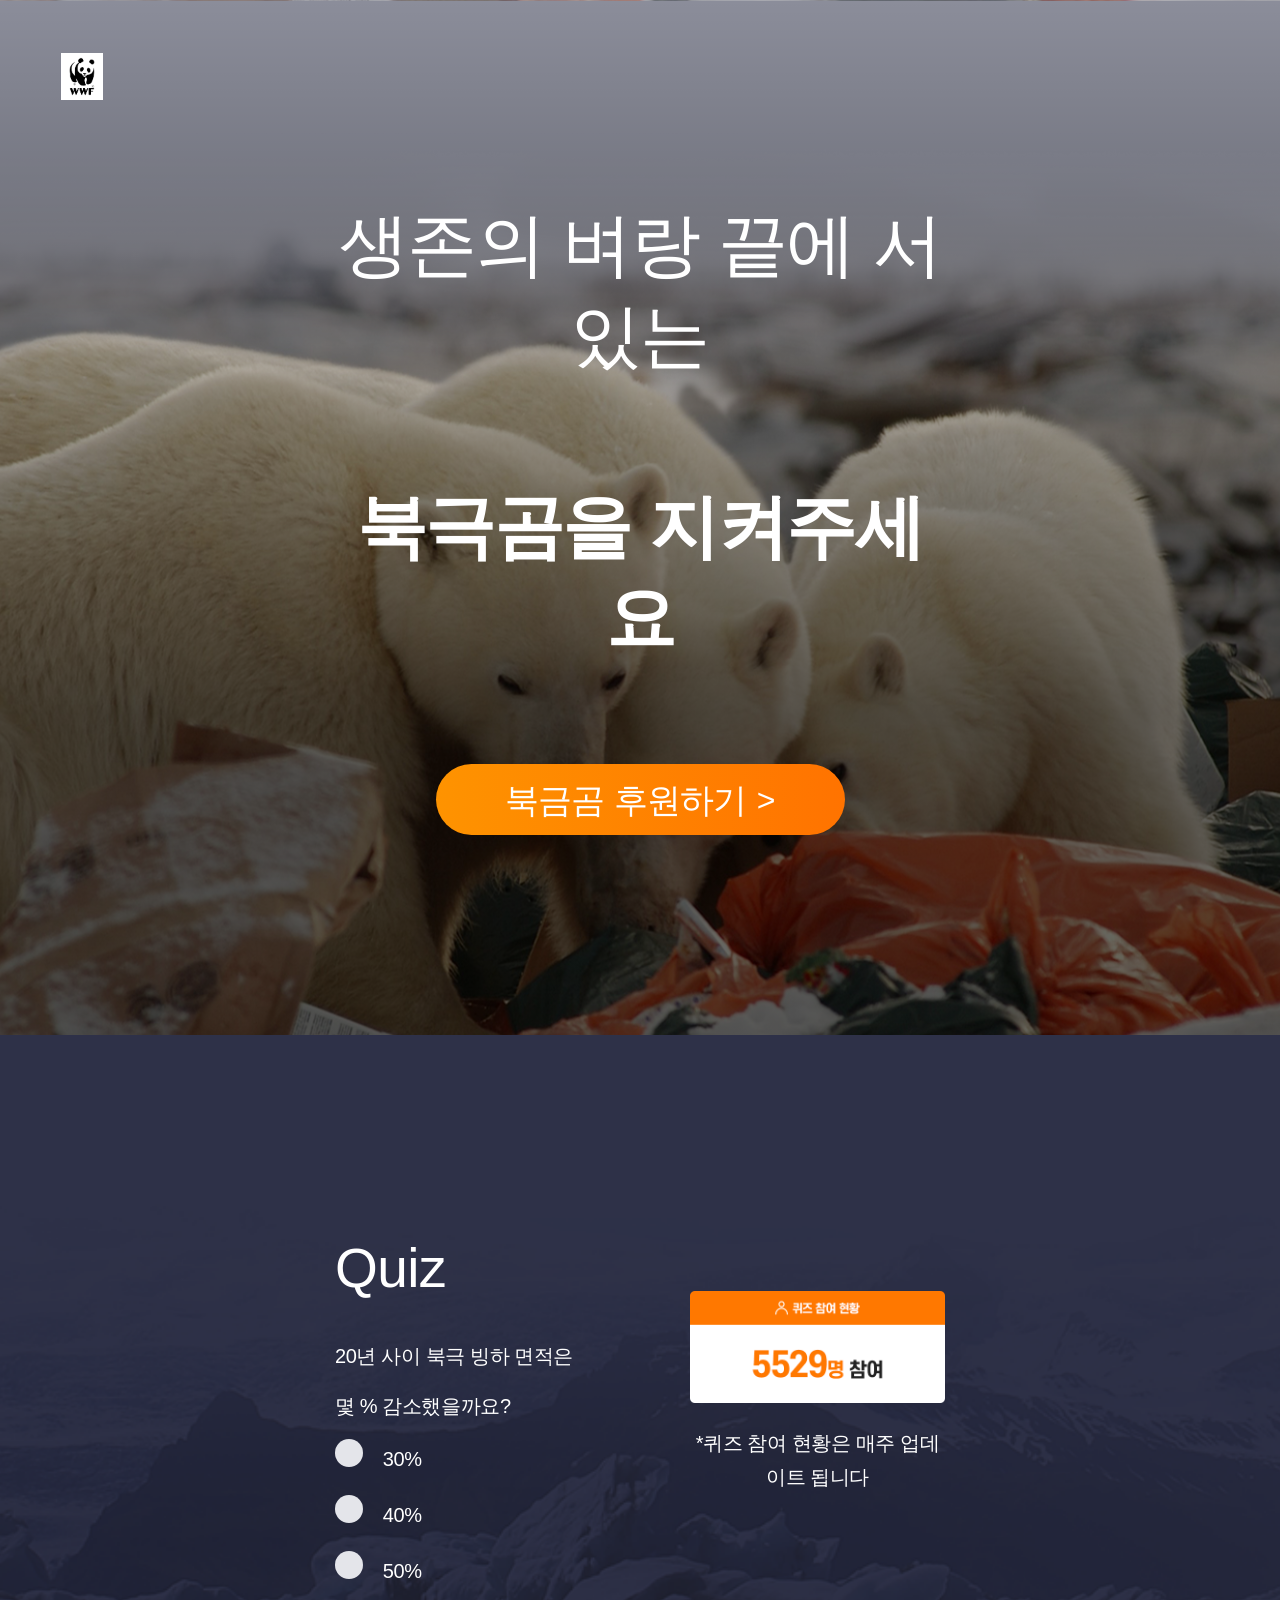
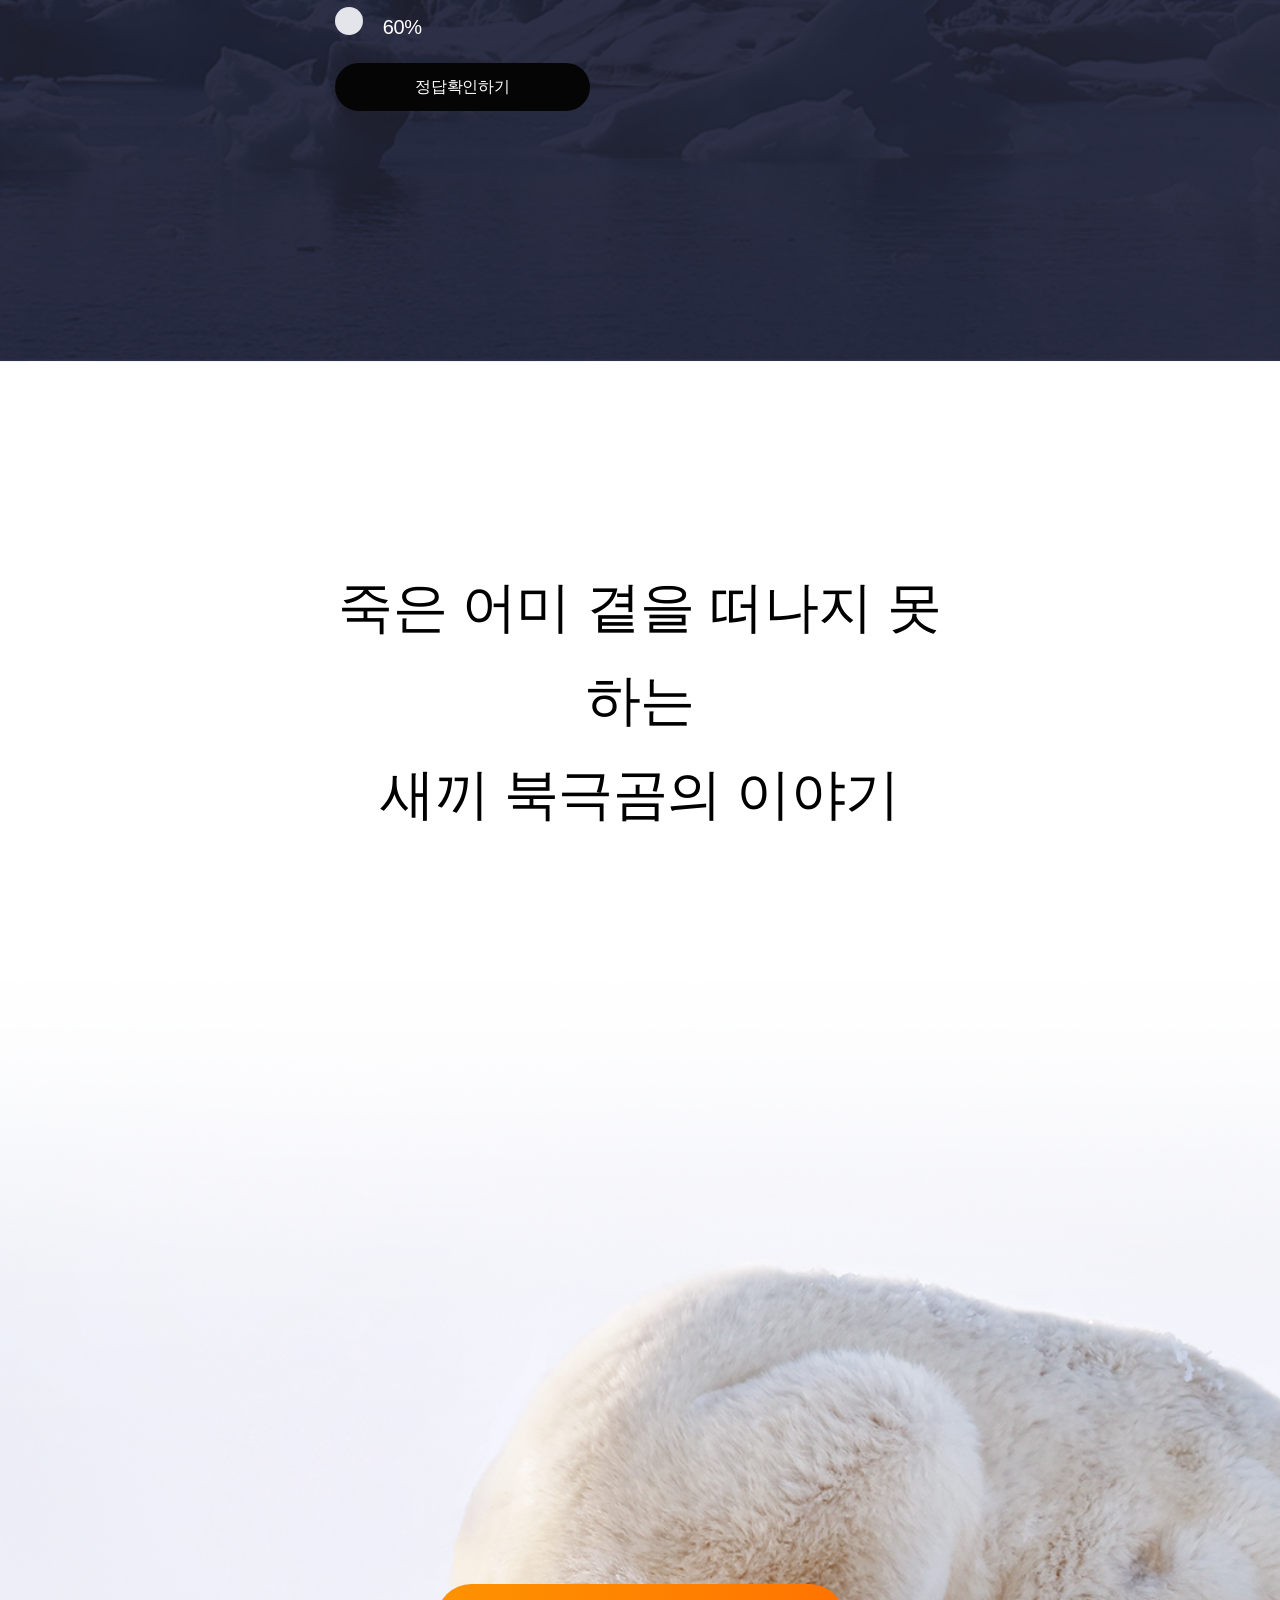
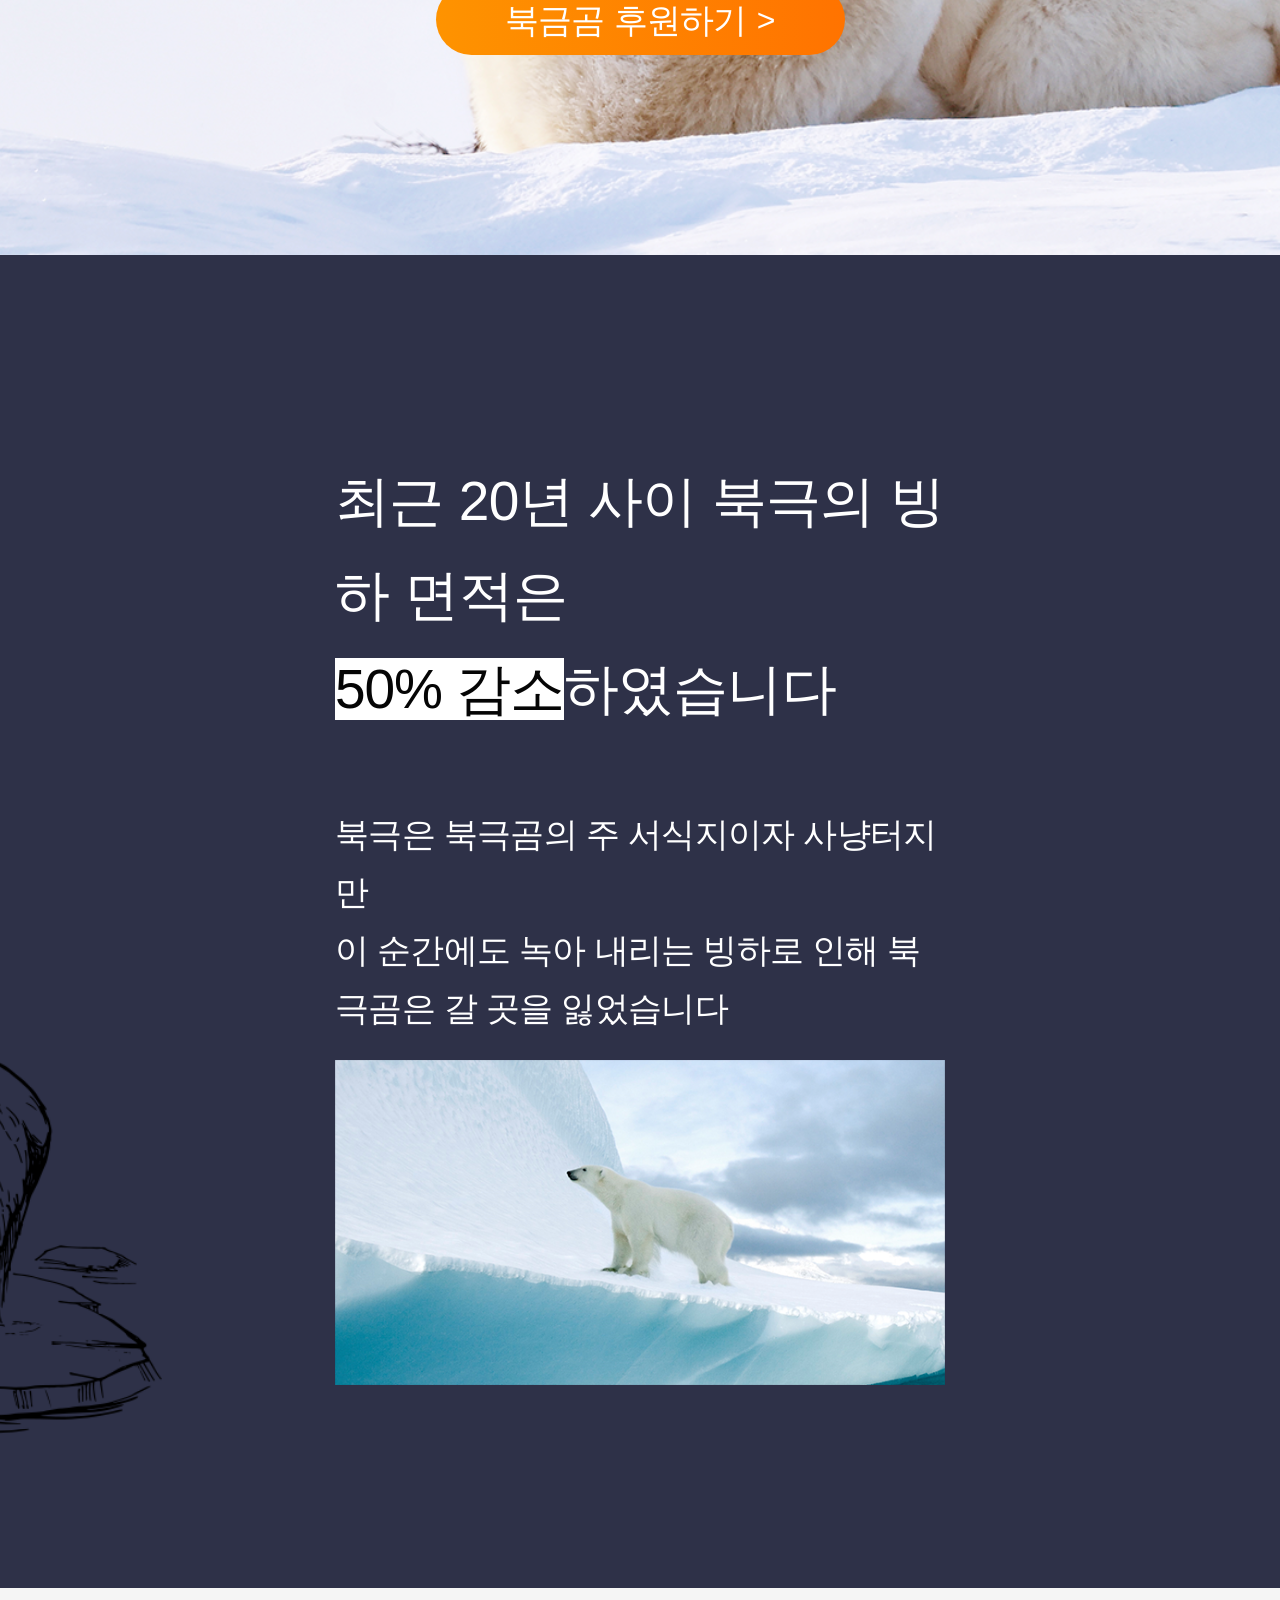
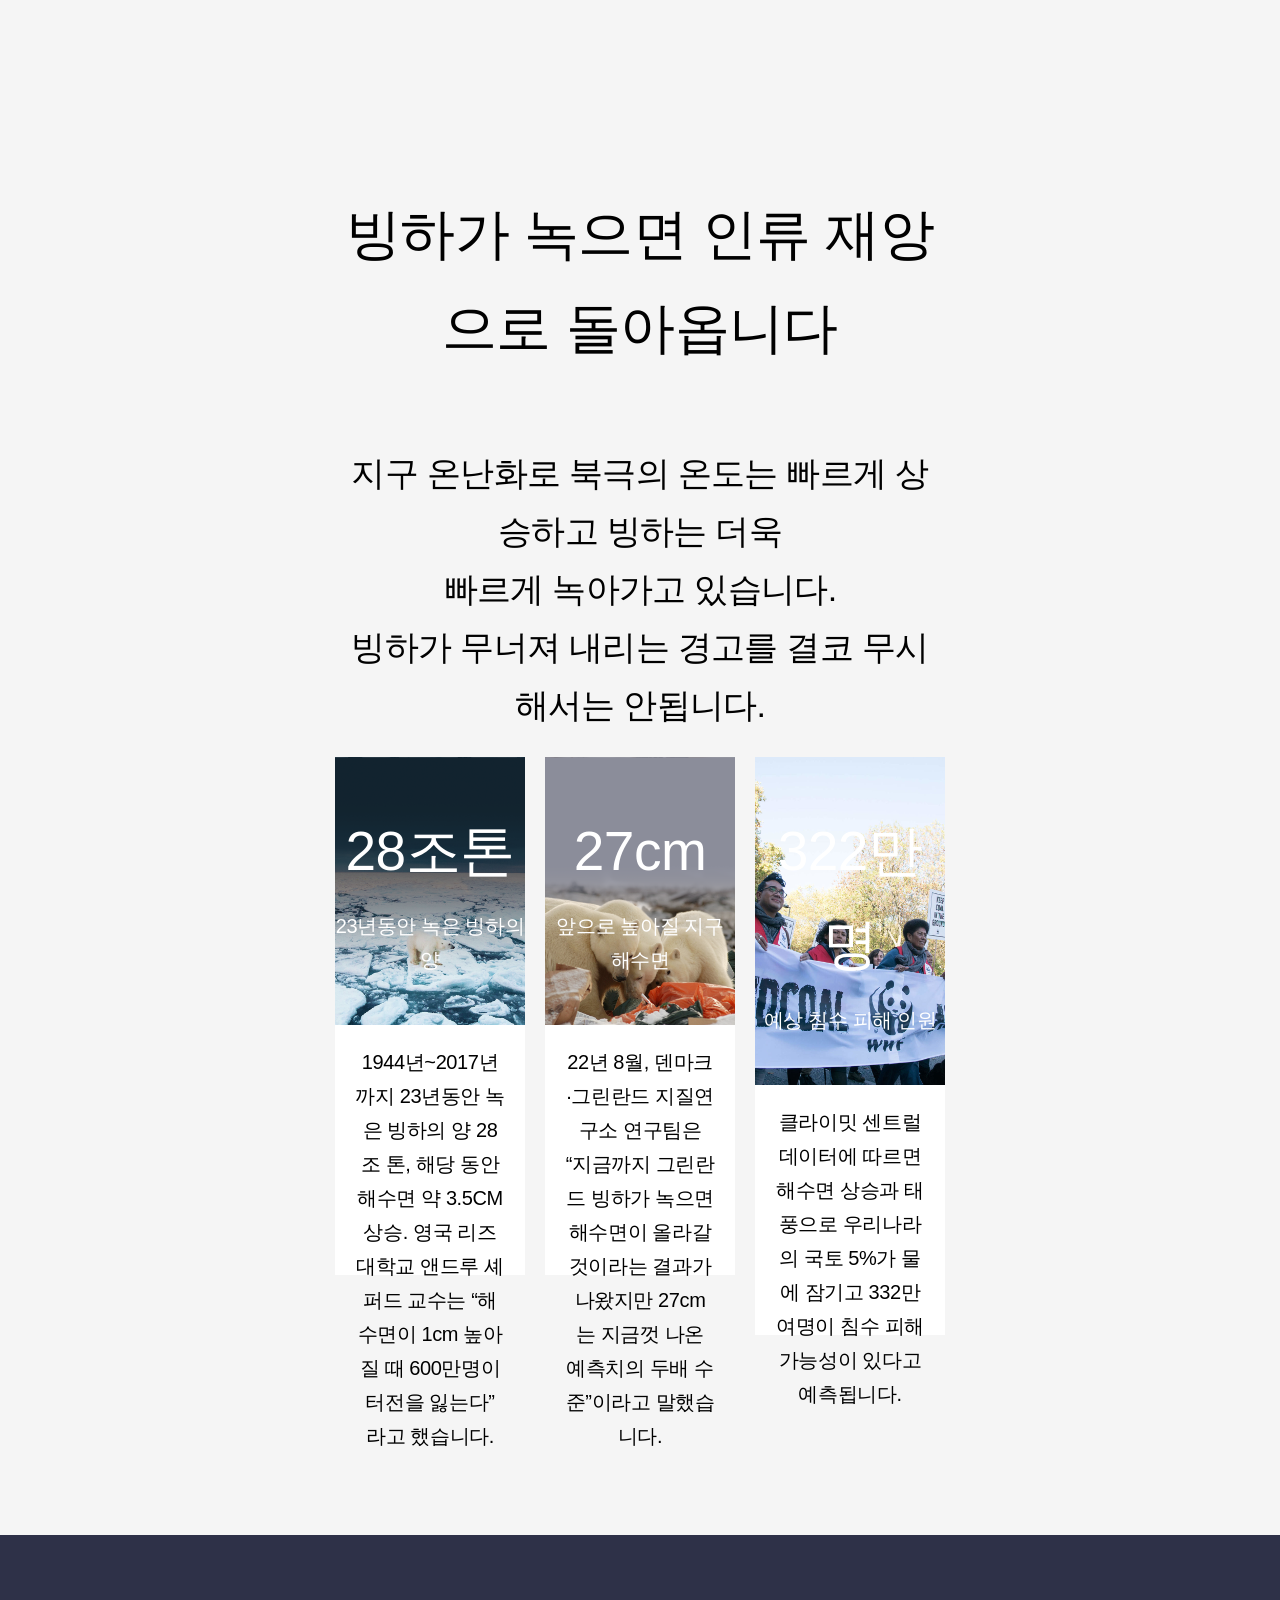
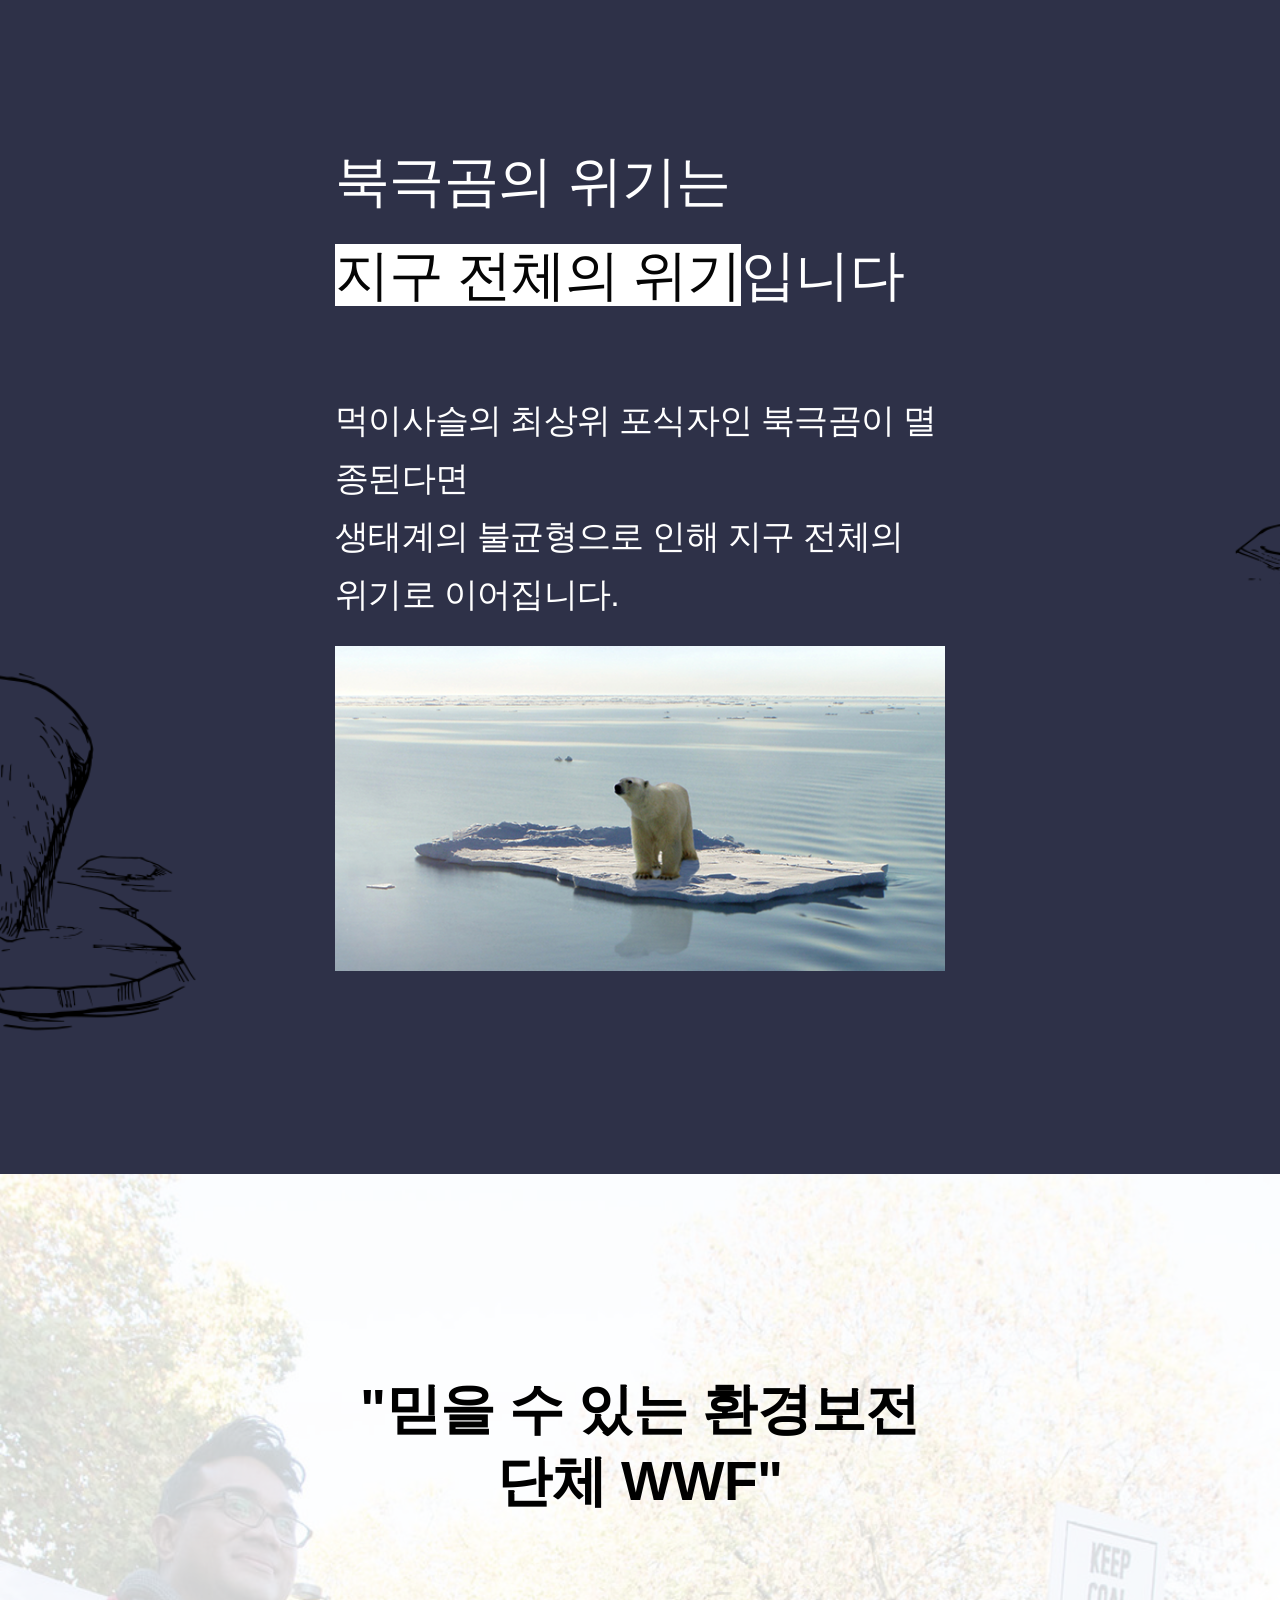
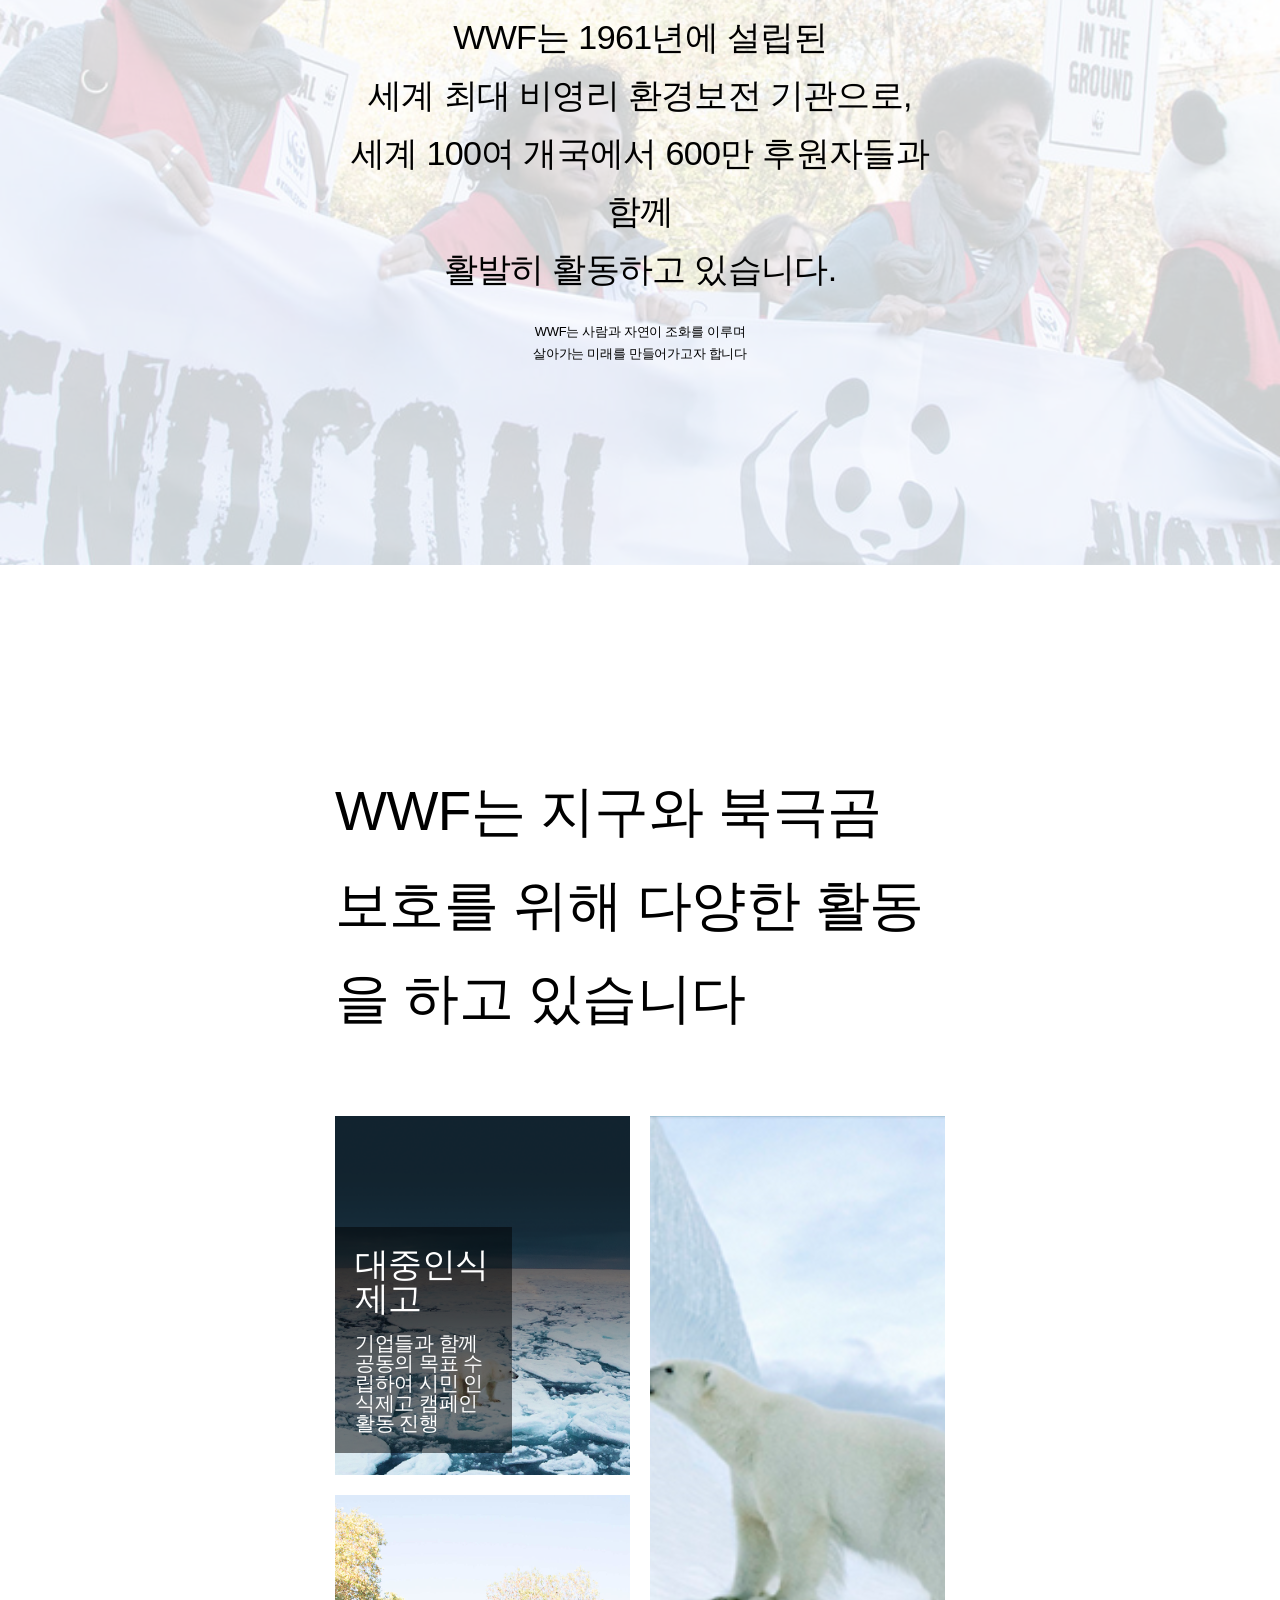
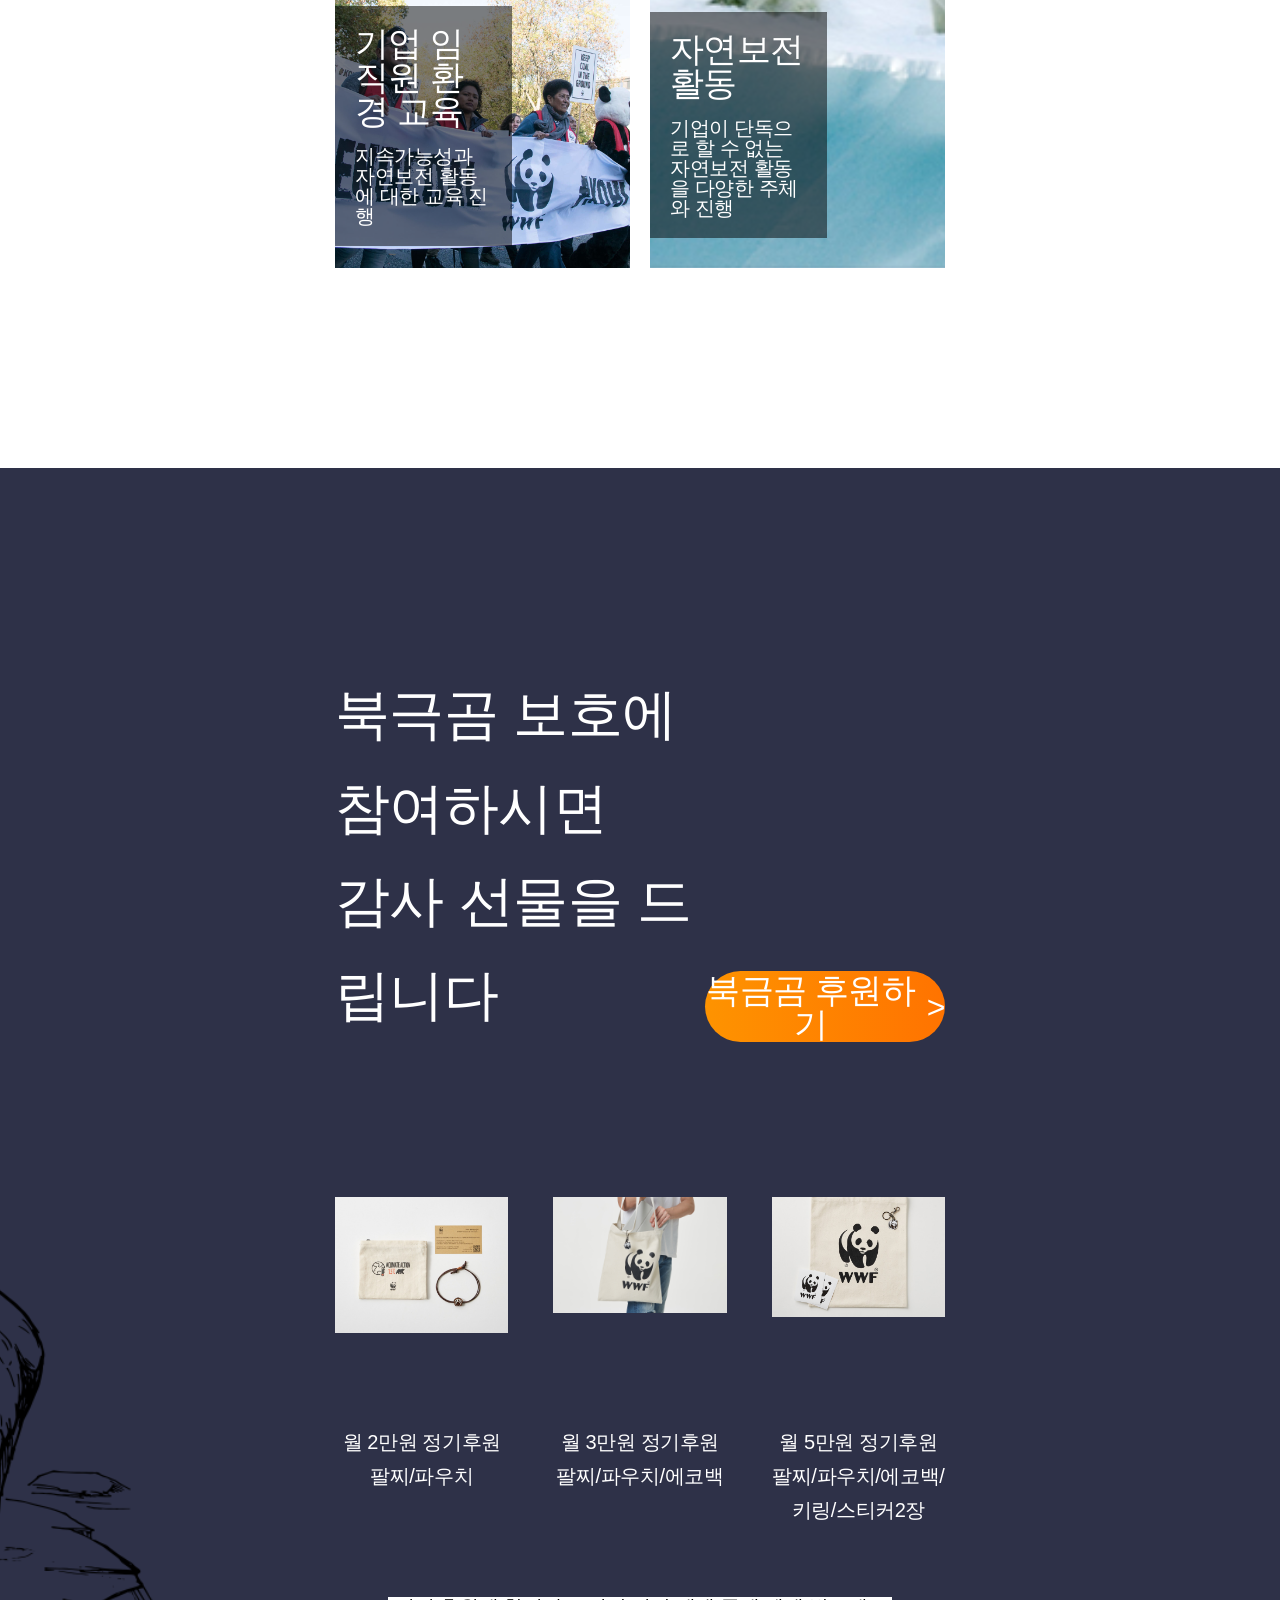
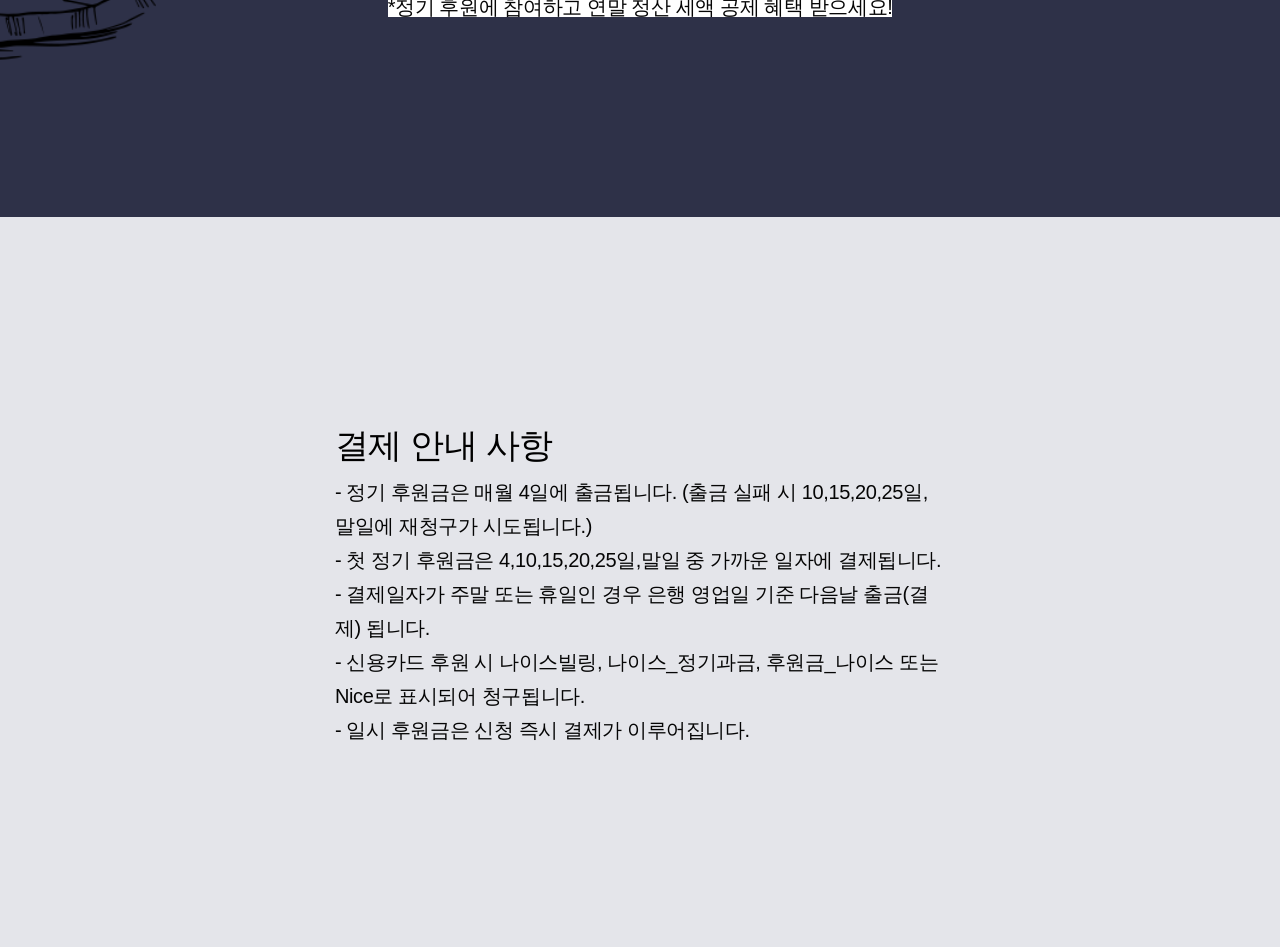
==== commit 5e483f97: "9행10행추가" ====
--- a/index.html
+++ b/index.html
@@ -155,8 +155,43 @@
             </div>
         </div>
         <!-- 9행 선물정보-->
-        
+        <div class=" container gift_bg">
+            <div class=" contents gift">
+                <div class="title"> <!-- 같이나열되있기때문에 같이묶어줘야함! -->
+                    <h1>북극곰 보호에 참여하시면<br>감사 선물을 드립니다</h1> 
+                    <a href="#" class="sponsor_btn"><em>북금곰 후원하기</em><!-- after --></a>
+                </div>
+                <ul>
+                    <li>
+                        <p class="photo"><img src="./images/freebie2.jpg" alt=""></p>
+                        <h2>월 2만원 정기후원</h2>
+                        <p>팔찌/파우치</p>
+                    </li>
+                    <li>
+                        <p class="photo"><img src="./images/freebie1.jpg" alt=""></p>
+                        <h2>월 3만원 정기후원</h2>
+                        <p>팔찌/파우치/에코백</p>
+                    </li>
+                    <li>
+                        <p class="photo"><img src="./images/freebie3.jpg" alt=""></p>
+                        <h2>월 5만원 정기후원</h2>
+                        <p>팔찌/파우치/에코백/키링/스티커2장</p>
+                    </li>
+                </ul>
+                <p class="benefit">*정기 후원에 참여하고 연말 정산 세액 공제 혜택 받으세요!</p>
+            </div>
+        </div>
         <!-- 10행 안내  -->
+        <div class="container info_bg">
+            <dl class=" contents info">
+                <dt>결제 안내 사항</dt>
+                <dd>- 정기 후원금은 매월 4일에 출금됩니다. (출금 실패 시 10,15,20,25일,말일에 재청구가 시도됩니다.)</dd>
+                <dd>- 첫 정기 후원금은 4,10,15,20,25일,말일 중 가까운 일자에 결제됩니다.</dd>
+                <dd>- 결제일자가 주말 또는 휴일인 경우 은행 영업일 기준 다음날 출금(결제) 됩니다.</dd>
+                <dd>- 신용카드 후원 시 나이스빌링, 나이스_정기과금, 후원금_나이스 또는 Nice로 표시되어 청구됩니다.</dd>
+                <dd>- 일시 후원금은 신청 즉시 결제가 이루어집니다.</dd>
+            </dl>
+        </div>
     </div>
 </body>
 </html>
--- a/styles/index.css
+++ b/styles/index.css
@@ -232,4 +232,51 @@
     font-size: 0.81rem; color: #fff;
 }
 /* <!-- 9행 선물정보--> */
-/* <!-- 10행 안내  --> */+#wrap .gift_bg {background-image: url(../images/decrese_bg.png);}
+#wrap .gift_bg .gift {text-align: center;}
+#wrap .gift_bg .gift .title {
+    display: flex; flex-flow: column nowrap;
+}
+#wrap .gift_bg .gift .title h1 {color: #fff; text-align: left;}
+#wrap .gift_bg .gift .title .sponsor_btn {margin: 0;}
+#wrap .gift_bg .gift .title .sponsor_btn em {}
+#wrap .gift_bg .gift ul {
+    margin: 40px 0;
+    display: grid; gap: 13px;
+    grid-template-areas: 
+        'two'
+        'three'
+        'five';
+}
+#wrap .gift_bg .gift ul li {}
+#wrap .gift_bg .gift ul li:nth-child(1) {
+    grid-area: two;
+}
+#wrap .gift_bg .gift ul li:nth-child(2) {
+    grid-area: three;
+}
+#wrap .gift_bg .gift ul li:nth-child(3) {
+    grid-area: five;
+}
+#wrap .gift_bg .gift ul li h2 {color: #fff; line-height: 1.7;}
+#wrap .gift_bg .gift ul li p {color: #fff; line-height: 1.7;}
+#wrap .gift_bg .gift ul li .photo {
+    height: 150px; 
+    overflow: hidden; /* 이미지넘친부분 숨겨줘야함..크기 */
+    margin-bottom: 13px; 
+}
+#wrap .gift_bg .gift ul li .photo img {
+    width: 100%;
+    transform: translateY(-85px); /* 이미지 위치 조정 */
+}
+#wrap .gift_bg .gift .benefit {
+    background-color: #fff; color: #050505;  display: inline-block;
+}
+/* <!-- 10행 안내  --> */
+#wrap .info_bg {background-color: #e4e5ea;}
+#wrap .info_bg .info {}
+#wrap .info_bg .info dt {
+    font-size: 1.38rem; font-weight: 500;
+    line-height: 1.7;
+}
+#wrap .info_bg .info dd{line-height: 1.7; color: #050505;}
--- a/styles/responsive.css
+++ b/styles/responsive.css
@@ -1,5 +1,5 @@
 /* 반응형 조건 */
-/* m(320~)-> t(1024~) -> d(1250~) */
+/*===================================== m(320~)-> t(1024~) -> d(1250~) */
 @media screen and (min-width:550px) {
     #wrap .quiz_bg .quiz {flex-flow: row nowrap;}
     #wrap .quiz_bg .quiz > * {flex:1;} /* 반반비율 */
@@ -13,6 +13,7 @@
     #wrap .quiz_bg .quiz .quiz_list h1 {
         font-size: 2.5rem; margin-bottom: 56px;
     }
+    
     #wrap .quiz_bg .quiz .quiz_list h2 span {
         display:inline-block; margin-bottom: 16px; font-size: 1.25rem;}
     #wrap .quiz_bg .quiz .quiz_list #quiz_frm ul li label {
@@ -35,7 +36,29 @@
     #wrap .container {padding: 200px 80px;}
     #wrap .container .contents h1 {font-size: 2.5rem; margin: 0 0 40px;}
     #wrap .container .contents h1+p {font-size: 1.38rem;}
-}/* 860~1023 */
+/* <!-- 9행 선물정보--> */
+#wrap .gift_bg .gift {text-align: right;}
+#wrap .gift_bg .gift .title {
+    display: flex; flex-flow: row nowrap;
+    justify-content: space-between; 
+    align-items: flex-end;
+}
+#wrap .gift_bg .gift .title h1 {margin: 0;}
+#wrap .gift_bg .gift ul {
+    display: grid; gap: 45px;
+    grid-template-areas: 
+        'two three'
+        'five five';
+    grid-template-columns: 1fr 1fr;
+    text-align: center;
+}
+#wrap .gift_bg .gift ul li .photo {height: 300px;}
+#wrap .gift_bg .gift ul li .photo img {
+    transform: translateY(85px); /* 이미지 위치 조정 */
+}
+/* <!-- 10행 안내  --> */
+#wrap .info_bg .info dt {font-size:1.38rem;}
+}/* ============================================860~1023 */
 @media screen and (min-width:1024px) {
 /* 1행 */
     #wrap .intro {padding: 410px 0 100px;}
@@ -63,7 +86,24 @@
     }
     #wrap .activity_bg .activity .details li .txt dt {font-size: 2.13rem;}
     #wrap .activity_bg .activity .details li .txt dd {font-size: 1.25rem;}
-} /* 1024~1249 */
+/* <!-- 9행 선물정보--> */
+    #wrap .gift_bg .gift {text-align: center;}
+    #wrap .gift_bg .gift ul {
+    display: grid; 
+    grid-template-areas: 
+        'two three five';
+    grid-template-columns: 1fr 1fr 1fr;
+    }
+    #wrap .gift_bg .gift ul li h2 {font-size: 1.25rem;}
+    #wrap .gift_bg .gift ul li p {font-size: 1.25rem;}
+    #wrap .gift_bg .gift .benefit {font-size: 1.25rem;}
+    #wrap .gift_bg .gift ul li .photo {height: 300px;}
+    #wrap .gift_bg .gift ul li .photo img {
+    transform: translateY(85px); /* 이미지 위치 조정 */
+}
+/* <!-- 10행 안내  --> */
+#wrap .info_bg .info dt {font-size: 2.13rem;}
+} /* ===============================================1024~1249 */
 @media screen and (min-width:1250px) {
 /* 1행 */
     #wrap .intro {padding: 447px 0 100px;}
@@ -90,4 +130,23 @@
     #wrap .container {padding: 200px 335px;}
     #wrap .container .contents h1 {font-size: 3.44rem; margin: 0 0 70px;}
     #wrap .container .contents h1+p {font-size: 2.13rem;}
+/* <!-- 9행 선물정보--> */
+#wrap .gift_bg .gift {text-align: center;}
+#wrap .gift_bg .gift ul {
+    margin: 70px 0;
+    display: grid; 
+    grid-template-areas: 
+        'two three five';
+    grid-template-columns: 1fr 1fr 1fr;
+}
+    #wrap .gift_bg .gift ul li h2 {font-size: 1.25rem;}
+    #wrap .gift_bg .gift ul li p {font-size: 1.25rem;}
+    #wrap .gift_bg .gift .benefit {font-size: 1.25rem;}
+    #wrap .gift_bg .gift ul li .photo {height: 300px;}
+    #wrap .gift_bg .gift ul li .photo img {
+        transform: translateY(85px); /* 이미지 위치 조정 */
+}
+/* <!-- 10행 안내  --> */
+#wrap .info_bg .info dt {font-size: 2.13rem;}
+#wrap .info_bg .info dd{font-size: 1.25rem;}
 } /* 1250~ */
